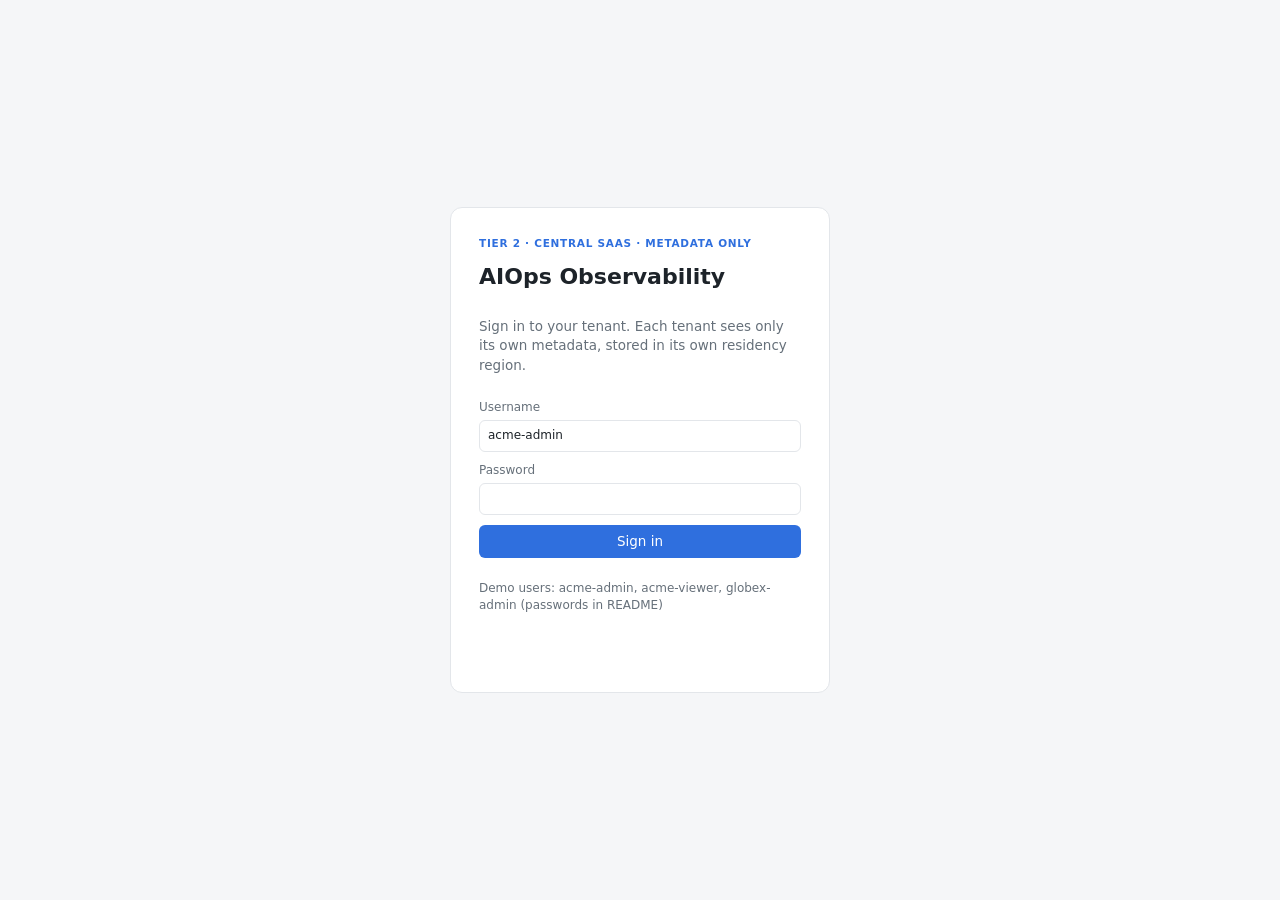
==== saas/static/index.html @ e0543d68 "Two-tier AIOps observability platform: collector, multi-tenant SaaS, simulator, tests and docs Co-Au" ====
<!doctype html>
<html lang="en">
<head>
<meta charset="utf-8">
<meta name="viewport" content="width=device-width, initial-scale=1">
<title>AIOps Observability</title>
<link rel="stylesheet" href="style.css">
</head>
<body>
<div id="login" class="login hidden">
  <form id="loginform">
    <div class="tier">TIER 2 · CENTRAL SAAS · METADATA ONLY</div>
    <h1>AIOps Observability</h1>
    <p class="mut">Sign in to your tenant. Each tenant sees only its own metadata, stored in its own residency region.</p>
    <label>Username<input id="lu" autocomplete="username" value="acme-admin"></label>
    <label>Password<input id="lp" type="password" autocomplete="current-password"></label>
    <button type="submit">Sign in</button>
    <p class="mut small">Demo users: acme-admin, acme-viewer, globex-admin (passwords in README)</p>
    <p id="lerr" class="bad"></p>
  </form>
</div>

<div id="app" class="hidden">
  <header>
    <div class="brand"><span class="tier">TIER 2 · SAAS · METADATA ONLY</span><b id="tname"></b></div>
    <div id="tstate" class="pill"></div>
    <div class="hmeta" id="hmeta"></div>
    <div class="spacer"></div>
    <label class="small">Times <select id="tzmode"><option value="utc">UTC</option><option value="src">Source TZ</option><option value="local">My local</option></select></label>
    <span id="who" class="small mut"></span>
    <button class="ghost" data-call="logout">Sign out</button>
  </header>
  <nav>
    <button data-tab="ops" class="on">Operations</button>
    <button data-tab="fleet">Fleet &amp; sources</button>
    <button data-tab="proof">Received metadata (egress proof)</button>
    <button data-tab="slo">Performance &amp; reliability</button>
    <button data-tab="settings">Thresholds &amp; audit</button>
  </nav>

  <main>
    <section class="tab" id="tab-ops">
      <div class="grid4" id="summary"></div>
      <div class="two">
        <div class="card"><h2>Incidents <span class="mut small">(correlated alerts, ranked root cause, explained recommendation)</span></h2><div id="incidents"></div></div>
        <div>
          <div class="card"><h2>Health map</h2><div id="healthmap" class="hmap"></div></div>
          <div class="card"><h2>Open alerts</h2><div id="alerts"></div></div>
          <div class="card"><h2>Health transitions <span class="mut small">(UTC)</span></h2><div id="history" class="scroll"></div></div>
        </div>
      </div>
    </section>

    <section class="tab hidden" id="tab-fleet">
      <div class="card"><h2>Collector fleet</h2><div id="collectors"></div></div>
      <div class="card"><h2>Monitored sources <span class="mut small">(pseudonymous IDs; hostnames never reach SaaS). Click one for its metrics.</span></h2><div id="sources" class="srcgrid"></div></div>
      <div class="card hidden" id="detail"><h2 id="dtitle"></h2><div id="dcharts" class="charts"></div></div>
    </section>

    <section class="tab hidden" id="tab-proof">
      <div class="card">
        <h2>Everything SaaS received for this tenant</h2>
        <p class="mut">This is the complete metadata record. Compare a payload's SHA-256 with the collector's egress proof panel: the bytes are identical. No raw log text, usernames, IPs, hostnames or secrets are present.</p>
        <div class="row"><label>Kind <select id="pkind"><option>metrics</option><option>heartbeat</option><option>all</option></select></label>
          <input id="sterm" placeholder="search for a raw value, e.g. Sup3rS3cret!"><button data-call="searchMeta">Search SaaS store</button><span id="sres" class="mono"></span></div>
        <div class="two narrow">
          <div class="scroll tall"><table><thead><tr><th>collector</th><th>seq</th><th>received UTC</th><th>sha256</th><th>bytes</th><th></th></tr></thead><tbody id="payloads"></tbody></table></div>
          <div><div id="pmeta" class="mut small">Select a payload.</div><pre id="pbody"></pre></div>
        </div>
      </div>
    </section>

    <section class="tab hidden" id="tab-slo">
      <div class="grid4" id="slo"></div>
      <div class="card"><h2>Delivery reliability per collector <span class="mut small">(measured from sequence numbers and payload IDs, not claimed)</span></h2><div id="reliab"></div></div>
      <div class="card"><h2>Noise reduction</h2><div id="noise"></div></div>
    </section>

    <section class="tab hidden" id="tab-settings">
      <div class="two">
        <div class="card"><h2>Health thresholds <span class="mut small">(Excellent below / Good below / Fair below, else Poor)</span></h2><div id="thr"></div>
          <button id="savethr" data-call="saveThr">Save thresholds</button> <span id="thrmsg" class="small"></span></div>
        <div class="card"><h2>Service dependency graph</h2><div id="deps"></div>
          <h2 style="margin-top:16px">Data residency</h2><div id="resid"></div></div>
      </div>
      <div class="card"><h2>Audit log</h2><div id="audit" class="scroll"></div></div>
    </section>
  </main>
</div>
<script src="app.js"></script>
</body>
</html>
---- saas/static/style.css ----
:root{--bg:#f5f6f8;--panel:#fff;--line:#e3e6ea;--text:#1d2329;--mut:#66707a;--acc:#2f6fde;
--ex:#1f9d63;--good:#5c9c2e;--fair:#d48a12;--poor:#d23c3c;--exbg:#e3f5ec;--goodbg:#eef6e5;--fairbg:#fdf1dc;--poorbg:#fbe5e5;--code:#f2f4f7}
@media (prefers-color-scheme:dark){:root:not([data-theme="light"]){--bg:#111418;--panel:#1a1e24;--line:#2b3139;--text:#e3e7ec;--mut:#929ca7;--acc:#6aa0ff;
--exbg:#163327;--goodbg:#223018;--fairbg:#3a2c12;--poorbg:#3d1b1b;--code:#13161a}}
*{box-sizing:border-box}body{margin:0;background:var(--bg);color:var(--text);font:13.5px/1.45 system-ui,"Segoe UI",sans-serif}
.hidden{display:none!important}.mut{color:var(--mut)}.small{font-size:12px}.bad{color:var(--poor)}.okc{color:var(--ex)}
.mono,code,pre{font-family:ui-monospace,Consolas,monospace;font-size:12px}
pre{white-space:pre-wrap;word-break:break-all;background:var(--code);border:1px solid var(--line);border-radius:6px;padding:10px;max-height:520px;overflow:auto;margin:6px 0}
button{background:var(--acc);color:#fff;border:0;border-radius:6px;padding:7px 12px;cursor:pointer;font:inherit}
button.ghost{background:transparent;color:var(--text);border:1px solid var(--line)}button.sec{background:var(--code);color:var(--text);border:1px solid var(--line)}
button.danger{background:var(--poor)}button:disabled{opacity:.45;cursor:not-allowed}
input,select{background:var(--panel);color:var(--text);border:1px solid var(--line);border-radius:6px;padding:6px 8px;font:inherit}
.login{position:fixed;inset:0;display:grid;place-items:center;background:var(--bg)}
.login form{background:var(--panel);border:1px solid var(--line);border-radius:12px;padding:28px;width:min(380px,92vw);display:flex;flex-direction:column;gap:10px}
.login label{display:flex;flex-direction:column;gap:4px;font-size:12px;color:var(--mut)}.login h1{margin:0;font-size:22px}
.tier{font-size:10.5px;letter-spacing:.07em;font-weight:700;color:var(--acc)}
header{display:flex;align-items:center;gap:14px;flex-wrap:wrap;padding:10px 18px;background:var(--panel);border-bottom:1px solid var(--line)}
.brand{display:flex;flex-direction:column}.brand b{font-size:16px}.spacer{flex:1}.hmeta{display:flex;gap:12px;flex-wrap:wrap;color:var(--mut);font-size:12px}
nav{display:flex;gap:4px;padding:8px 18px 0;background:var(--panel);border-bottom:1px solid var(--line);overflow-x:auto}
nav button{background:transparent;color:var(--mut);border-radius:6px 6px 0 0;border-bottom:2px solid transparent;white-space:nowrap}
nav button.on{color:var(--text);border-bottom-color:var(--acc);font-weight:600}
main{padding:14px 18px;max-width:1500px;margin:0 auto}
.card{background:var(--panel);border:1px solid var(--line);border-radius:10px;padding:14px;margin-bottom:12px;min-width:0}
h2{font-size:14px;margin:0 0 10px}h3{font-size:13px;margin:12px 0 6px}
.two{display:grid;grid-template-columns:minmax(0,1.5fr) minmax(0,1fr);gap:12px}.two.narrow{grid-template-columns:minmax(0,1fr) minmax(0,1fr)}
.grid4{display:grid;grid-template-columns:repeat(4,minmax(0,1fr));gap:12px;margin-bottom:12px}
.stat{background:var(--panel);border:1px solid var(--line);border-radius:10px;padding:12px}.stat .v{font-size:24px;font-weight:650}.stat .l{color:var(--mut);font-size:12px}
.pill{display:inline-block;padding:2px 10px;border-radius:99px;font-size:12px;font-weight:600}
.s-Excellent{background:var(--exbg);color:var(--ex)}.s-Good{background:var(--goodbg);color:var(--good)}.s-Fair{background:var(--fairbg);color:var(--fair)}.s-Poor{background:var(--poorbg);color:var(--poor)}
.sev{padding:1px 7px;border-radius:4px;font-size:11px;font-weight:600;text-transform:uppercase}
.sev-critical{background:var(--poorbg);color:var(--poor)}.sev-high{background:var(--fairbg);color:var(--fair)}.sev-medium{background:var(--goodbg);color:var(--good)}.sev-low,.sev-info{background:var(--code);color:var(--mut)}
table{width:100%;border-collapse:collapse;font-size:12.5px}td,th{padding:5px 6px;border-bottom:1px solid var(--line);text-align:left;vertical-align:top}th{color:var(--mut);font-weight:500}
.scroll{max-height:320px;overflow:auto}.scroll.tall{max-height:560px}tr.click{cursor:pointer}tr.sel{background:var(--code)}
.inc{border:1px solid var(--line);border-radius:8px;margin-bottom:10px}.inc-h{display:flex;gap:10px;align-items:center;padding:10px;cursor:pointer;flex-wrap:wrap}
.inc-h .t{font-weight:600;flex:1;min-width:200px}.inc-b{padding:0 12px 12px;border-top:1px solid var(--line)}
.conf{display:inline-flex;align-items:center;gap:6px}.bar{width:80px;height:6px;background:var(--code);border-radius:3px;overflow:hidden}.bar i{display:block;height:100%;background:var(--acc)}
ol.reason{margin:4px 0;padding-left:20px}ol.reason li{margin:3px 0}
.chk{list-style:none;padding:0;margin:6px 0}.chk li{padding:2px 0}.chk li::before{content:"✓ ";color:var(--ex);font-weight:700}.chk li.no::before{content:"✗ ";color:var(--poor)}
.action{background:var(--code);border-radius:8px;padding:10px;margin-top:8px}
.hmap{display:flex;flex-wrap:wrap;gap:6px}.hcell{border-radius:6px;padding:6px 8px;font-size:11.5px;min-width:120px;cursor:default}
.srcgrid{display:grid;grid-template-columns:repeat(auto-fill,minmax(250px,1fr));gap:10px}
.src{border:1px solid var(--line);border-radius:8px;padding:10px;cursor:pointer}.src:hover{border-color:var(--acc)}
.src .kv{display:grid;grid-template-columns:repeat(3,1fr);gap:2px 8px;font-size:11.5px;margin:6px 0}
canvas{width:100%;height:46px;display:block}.charts{display:grid;grid-template-columns:repeat(auto-fill,minmax(320px,1fr));gap:12px}.charts canvas{height:120px}
.row{display:flex;gap:8px;align-items:center;flex-wrap:wrap;margin-bottom:8px}
.thr{display:grid;grid-template-columns:140px repeat(3,80px);gap:6px;align-items:center;margin-bottom:6px}.thr input{width:80px}
.tag{display:inline-block;background:var(--code);border-radius:4px;padding:0 6px;margin:1px;font-size:11.5px}
@media(max-width:1000px){.two,.two.narrow{grid-template-columns:1fr}.grid4{grid-template-columns:repeat(2,1fr)}}
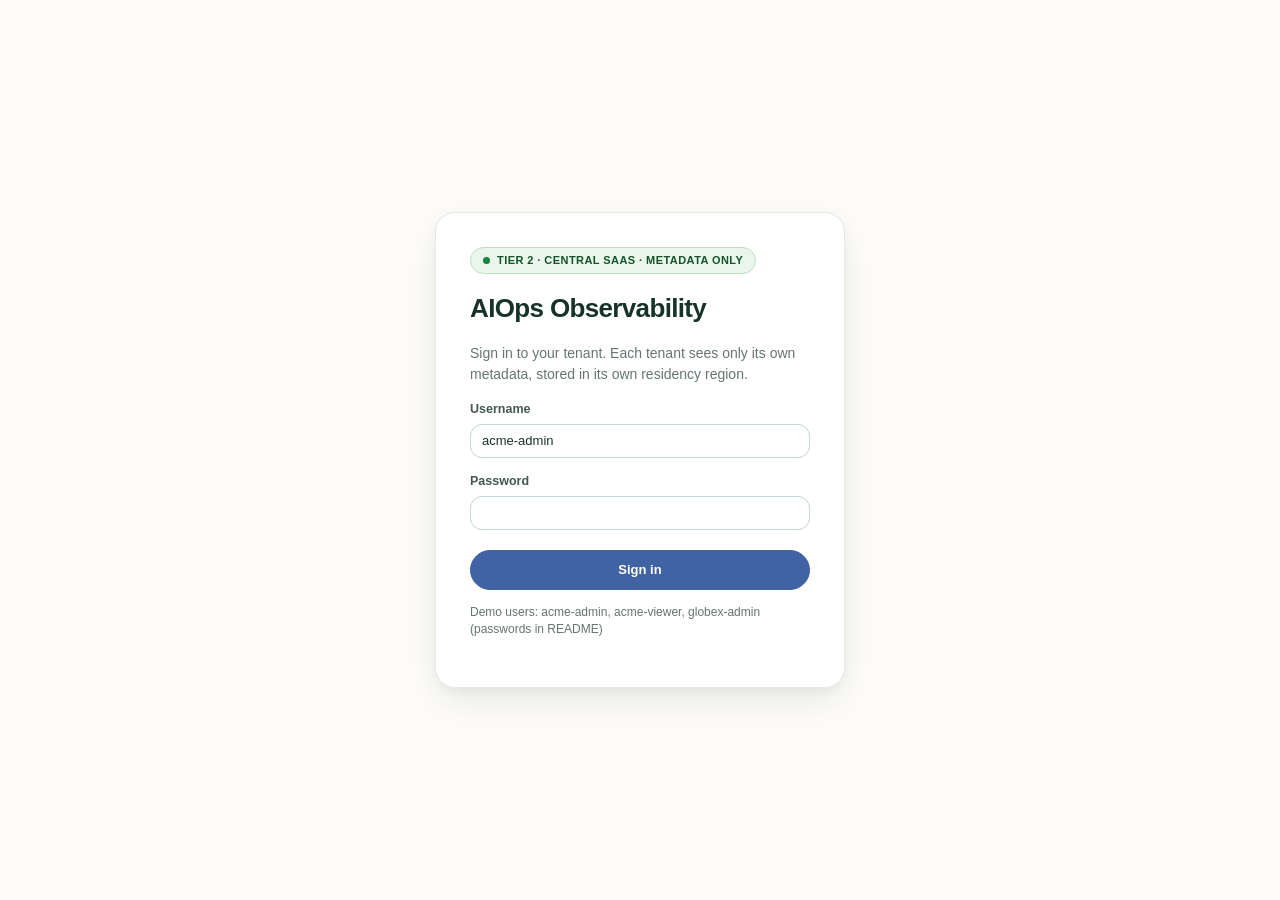
==== commit 0b7acfdf: "Refine dashboard UI with Slate Blue interactive accent and botanical color system" ====
--- a/saas/static/index.html
+++ b/saas/static/index.html
@@ -9,7 +9,7 @@
 <body>
 <div id="login" class="login hidden">
   <form id="loginform">
-    <div class="tier">TIER 2 · CENTRAL SAAS · METADATA ONLY</div>
+    <div class="tier-chip"><span class="tier-dot"></span>Tier 2 · Central SaaS · Metadata Only</div>
     <h1>AIOps Observability</h1>
     <p class="mut">Sign in to your tenant. Each tenant sees only its own metadata, stored in its own residency region.</p>
     <label>Username<input id="lu" autocomplete="username" value="acme-admin"></label>
@@ -22,11 +22,24 @@
 
 <div id="app" class="hidden">
   <header>
-    <div class="brand"><span class="tier">TIER 2 · SAAS · METADATA ONLY</span><b id="tname"></b></div>
+    <div class="brand">
+      <span class="brand-sub">TIER 2 · SAAS · METADATA ONLY</span>
+      <b id="tname"></b>
+    </div>
     <div id="tstate" class="pill"></div>
     <div class="hmeta" id="hmeta"></div>
     <div class="spacer"></div>
-    <label class="small">Times <select id="tzmode"><option value="utc">UTC</option><option value="src">Source TZ</option><option value="local">My local</option></select></label>
+    <div class="switcher" role="tablist" aria-label="Color Theme">
+      <button id="th-humming" class="active" data-call="setTheme" data-arg="humming">Emerald</button>
+      <button id="th-medcity" data-call="setTheme" data-arg="medcity">Teal</button>
+    </div>
+    <label class="hctl">Times
+      <select id="tzmode">
+        <option value="utc">UTC</option>
+        <option value="src">Source TZ</option>
+        <option value="local">My local</option>
+      </select>
+    </label>
     <span id="who" class="small mut"></span>
     <button class="ghost" data-call="logout">Sign out</button>
   </header>
@@ -42,48 +55,106 @@
     <section class="tab" id="tab-ops">
       <div class="grid4" id="summary"></div>
       <div class="two">
-        <div class="card"><h2>Incidents <span class="mut small">(correlated alerts, ranked root cause, explained recommendation)</span></h2><div id="incidents"></div></div>
+        <div class="card">
+          <h2>Incidents <span class="sub">Correlated alerts, ranked root cause, explained recommendation</span></h2>
+          <div id="incidents"></div>
+        </div>
         <div>
-          <div class="card"><h2>Health map</h2><div id="healthmap" class="hmap"></div></div>
-          <div class="card"><h2>Open alerts</h2><div id="alerts"></div></div>
-          <div class="card"><h2>Health transitions <span class="mut small">(UTC)</span></h2><div id="history" class="scroll"></div></div>
+          <div class="card">
+            <h2>Health map</h2>
+            <div id="healthmap" class="hmap"></div>
+          </div>
+          <div class="card">
+            <h2>Open alerts</h2>
+            <div id="alerts"></div>
+          </div>
+          <div class="card">
+            <h2>Health transitions <span class="sub">UTC</span></h2>
+            <div id="history" class="scroll"></div>
+          </div>
         </div>
       </div>
     </section>
 
     <section class="tab hidden" id="tab-fleet">
-      <div class="card"><h2>Collector fleet</h2><div id="collectors"></div></div>
-      <div class="card"><h2>Monitored sources <span class="mut small">(pseudonymous IDs; hostnames never reach SaaS). Click one for its metrics.</span></h2><div id="sources" class="srcgrid"></div></div>
-      <div class="card hidden" id="detail"><h2 id="dtitle"></h2><div id="dcharts" class="charts"></div></div>
+      <div class="card">
+        <h2>Collector fleet</h2>
+        <div id="collectors"></div>
+      </div>
+      <div class="card">
+        <h2>Monitored sources <span class="sub">Pseudonymous IDs; click one for its metrics</span></h2>
+        <div id="sources" class="srcgrid"></div>
+      </div>
+      <div class="card hidden" id="detail">
+        <h2 id="dtitle"></h2>
+        <div id="dcharts" class="charts"></div>
+      </div>
     </section>
 
     <section class="tab hidden" id="tab-proof">
       <div class="card">
         <h2>Everything SaaS received for this tenant</h2>
         <p class="mut">This is the complete metadata record. Compare a payload's SHA-256 with the collector's egress proof panel: the bytes are identical. No raw log text, usernames, IPs, hostnames or secrets are present.</p>
-        <div class="row"><label>Kind <select id="pkind"><option>metrics</option><option>heartbeat</option><option>all</option></select></label>
-          <input id="sterm" placeholder="search for a raw value, e.g. Sup3rS3cret!"><button data-call="searchMeta">Search SaaS store</button><span id="sres" class="mono"></span></div>
+        <div class="row">
+          <label class="hctl">Kind
+            <select id="pkind">
+              <option>metrics</option>
+              <option>heartbeat</option>
+              <option>all</option>
+            </select>
+          </label>
+          <input id="sterm" placeholder="Search for a raw value, e.g. Sup3rS3cret!">
+          <button data-call="searchMeta">Search SaaS store</button>
+          <span id="sres" class="mono"></span>
+        </div>
         <div class="two narrow">
-          <div class="scroll tall"><table><thead><tr><th>collector</th><th>seq</th><th>received UTC</th><th>sha256</th><th>bytes</th><th></th></tr></thead><tbody id="payloads"></tbody></table></div>
-          <div><div id="pmeta" class="mut small">Select a payload.</div><pre id="pbody"></pre></div>
+          <div class="scroll tall">
+            <table>
+              <thead><tr><th>Collector</th><th>Seq</th><th>Received UTC</th><th>SHA-256</th><th>Bytes</th><th></th></tr></thead>
+              <tbody id="payloads"></tbody>
+            </table>
+          </div>
+          <div>
+            <div id="pmeta" class="mut small">Select a payload.</div>
+            <pre id="pbody"></pre>
+          </div>
         </div>
       </div>
     </section>
 
     <section class="tab hidden" id="tab-slo">
       <div class="grid4" id="slo"></div>
-      <div class="card"><h2>Delivery reliability per collector <span class="mut small">(measured from sequence numbers and payload IDs, not claimed)</span></h2><div id="reliab"></div></div>
-      <div class="card"><h2>Noise reduction</h2><div id="noise"></div></div>
+      <div class="card">
+        <h2>Delivery reliability per collector <span class="sub">Measured from sequence numbers and payload IDs</span></h2>
+        <div id="reliab"></div>
+      </div>
+      <div class="card">
+        <h2>Noise reduction</h2>
+        <div id="noise"></div>
+      </div>
     </section>
 
     <section class="tab hidden" id="tab-settings">
       <div class="two">
-        <div class="card"><h2>Health thresholds <span class="mut small">(Excellent below / Good below / Fair below, else Poor)</span></h2><div id="thr"></div>
-          <button id="savethr" data-call="saveThr">Save thresholds</button> <span id="thrmsg" class="small"></span></div>
-        <div class="card"><h2>Service dependency graph</h2><div id="deps"></div>
-          <h2 style="margin-top:16px">Data residency</h2><div id="resid"></div></div>
+        <div class="card">
+          <h2>Health thresholds <span class="sub">Excellent &lt; / Good &lt; / Fair &lt;, else Poor</span></h2>
+          <div id="thr"></div>
+          <div class="row" style="margin-top:12px;margin-bottom:0">
+            <button id="savethr" data-call="saveThr">Save thresholds</button>
+            <span id="thrmsg" class="small mut"></span>
+          </div>
+        </div>
+        <div class="card">
+          <h2>Service dependency graph</h2>
+          <div id="deps"></div>
+          <h2 class="sub-heading">Data residency</h2>
+          <div id="resid"></div>
+        </div>
       </div>
-      <div class="card"><h2>Audit log</h2><div id="audit" class="scroll"></div></div>
+      <div class="card">
+        <h2>Audit log</h2>
+        <div id="audit" class="scroll"></div>
+      </div>
     </section>
   </main>
 </div>
--- a/saas/static/style.css
+++ b/saas/static/style.css
@@ -1,48 +1,931 @@
-:root{--bg:#f5f6f8;--panel:#fff;--line:#e3e6ea;--text:#1d2329;--mut:#66707a;--acc:#2f6fde;
---ex:#1f9d63;--good:#5c9c2e;--fair:#d48a12;--poor:#d23c3c;--exbg:#e3f5ec;--goodbg:#eef6e5;--fairbg:#fdf1dc;--poorbg:#fbe5e5;--code:#f2f4f7}
-@media (prefers-color-scheme:dark){:root:not([data-theme="light"]){--bg:#111418;--panel:#1a1e24;--line:#2b3139;--text:#e3e7ec;--mut:#929ca7;--acc:#6aa0ff;
---exbg:#163327;--goodbg:#223018;--fairbg:#3a2c12;--poorbg:#3d1b1b;--code:#13161a}}
-*{box-sizing:border-box}body{margin:0;background:var(--bg);color:var(--text);font:13.5px/1.45 system-ui,"Segoe UI",sans-serif}
-.hidden{display:none!important}.mut{color:var(--mut)}.small{font-size:12px}.bad{color:var(--poor)}.okc{color:var(--ex)}
-.mono,code,pre{font-family:ui-monospace,Consolas,monospace;font-size:12px}
-pre{white-space:pre-wrap;word-break:break-all;background:var(--code);border:1px solid var(--line);border-radius:6px;padding:10px;max-height:520px;overflow:auto;margin:6px 0}
-button{background:var(--acc);color:#fff;border:0;border-radius:6px;padding:7px 12px;cursor:pointer;font:inherit}
-button.ghost{background:transparent;color:var(--text);border:1px solid var(--line)}button.sec{background:var(--code);color:var(--text);border:1px solid var(--line)}
-button.danger{background:var(--poor)}button:disabled{opacity:.45;cursor:not-allowed}
-input,select{background:var(--panel);color:var(--text);border:1px solid var(--line);border-radius:6px;padding:6px 8px;font:inherit}
-.login{position:fixed;inset:0;display:grid;place-items:center;background:var(--bg)}
-.login form{background:var(--panel);border:1px solid var(--line);border-radius:12px;padding:28px;width:min(380px,92vw);display:flex;flex-direction:column;gap:10px}
-.login label{display:flex;flex-direction:column;gap:4px;font-size:12px;color:var(--mut)}.login h1{margin:0;font-size:22px}
-.tier{font-size:10.5px;letter-spacing:.07em;font-weight:700;color:var(--acc)}
-header{display:flex;align-items:center;gap:14px;flex-wrap:wrap;padding:10px 18px;background:var(--panel);border-bottom:1px solid var(--line)}
-.brand{display:flex;flex-direction:column}.brand b{font-size:16px}.spacer{flex:1}.hmeta{display:flex;gap:12px;flex-wrap:wrap;color:var(--mut);font-size:12px}
-nav{display:flex;gap:4px;padding:8px 18px 0;background:var(--panel);border-bottom:1px solid var(--line);overflow-x:auto}
-nav button{background:transparent;color:var(--mut);border-radius:6px 6px 0 0;border-bottom:2px solid transparent;white-space:nowrap}
-nav button.on{color:var(--text);border-bottom-color:var(--acc);font-weight:600}
-main{padding:14px 18px;max-width:1500px;margin:0 auto}
-.card{background:var(--panel);border:1px solid var(--line);border-radius:10px;padding:14px;margin-bottom:12px;min-width:0}
-h2{font-size:14px;margin:0 0 10px}h3{font-size:13px;margin:12px 0 6px}
-.two{display:grid;grid-template-columns:minmax(0,1.5fr) minmax(0,1fr);gap:12px}.two.narrow{grid-template-columns:minmax(0,1fr) minmax(0,1fr)}
-.grid4{display:grid;grid-template-columns:repeat(4,minmax(0,1fr));gap:12px;margin-bottom:12px}
-.stat{background:var(--panel);border:1px solid var(--line);border-radius:10px;padding:12px}.stat .v{font-size:24px;font-weight:650}.stat .l{color:var(--mut);font-size:12px}
-.pill{display:inline-block;padding:2px 10px;border-radius:99px;font-size:12px;font-weight:600}
-.s-Excellent{background:var(--exbg);color:var(--ex)}.s-Good{background:var(--goodbg);color:var(--good)}.s-Fair{background:var(--fairbg);color:var(--fair)}.s-Poor{background:var(--poorbg);color:var(--poor)}
-.sev{padding:1px 7px;border-radius:4px;font-size:11px;font-weight:600;text-transform:uppercase}
-.sev-critical{background:var(--poorbg);color:var(--poor)}.sev-high{background:var(--fairbg);color:var(--fair)}.sev-medium{background:var(--goodbg);color:var(--good)}.sev-low,.sev-info{background:var(--code);color:var(--mut)}
-table{width:100%;border-collapse:collapse;font-size:12.5px}td,th{padding:5px 6px;border-bottom:1px solid var(--line);text-align:left;vertical-align:top}th{color:var(--mut);font-weight:500}
-.scroll{max-height:320px;overflow:auto}.scroll.tall{max-height:560px}tr.click{cursor:pointer}tr.sel{background:var(--code)}
-.inc{border:1px solid var(--line);border-radius:8px;margin-bottom:10px}.inc-h{display:flex;gap:10px;align-items:center;padding:10px;cursor:pointer;flex-wrap:wrap}
-.inc-h .t{font-weight:600;flex:1;min-width:200px}.inc-b{padding:0 12px 12px;border-top:1px solid var(--line)}
-.conf{display:inline-flex;align-items:center;gap:6px}.bar{width:80px;height:6px;background:var(--code);border-radius:3px;overflow:hidden}.bar i{display:block;height:100%;background:var(--acc)}
-ol.reason{margin:4px 0;padding-left:20px}ol.reason li{margin:3px 0}
-.chk{list-style:none;padding:0;margin:6px 0}.chk li{padding:2px 0}.chk li::before{content:"✓ ";color:var(--ex);font-weight:700}.chk li.no::before{content:"✗ ";color:var(--poor)}
-.action{background:var(--code);border-radius:8px;padding:10px;margin-top:8px}
-.hmap{display:flex;flex-wrap:wrap;gap:6px}.hcell{border-radius:6px;padding:6px 8px;font-size:11.5px;min-width:120px;cursor:default}
-.srcgrid{display:grid;grid-template-columns:repeat(auto-fill,minmax(250px,1fr));gap:10px}
-.src{border:1px solid var(--line);border-radius:8px;padding:10px;cursor:pointer}.src:hover{border-color:var(--acc)}
-.src .kv{display:grid;grid-template-columns:repeat(3,1fr);gap:2px 8px;font-size:11.5px;margin:6px 0}
-canvas{width:100%;height:46px;display:block}.charts{display:grid;grid-template-columns:repeat(auto-fill,minmax(320px,1fr));gap:12px}.charts canvas{height:120px}
-.row{display:flex;gap:8px;align-items:center;flex-wrap:wrap;margin-bottom:8px}
-.thr{display:grid;grid-template-columns:140px repeat(3,80px);gap:6px;align-items:center;margin-bottom:6px}.thr input{width:80px}
-.tag{display:inline-block;background:var(--code);border-radius:4px;padding:0 6px;margin:1px;font-size:11.5px}
-@media(max-width:1000px){.two,.two.narrow{grid-template-columns:1fr}.grid4{grid-template-columns:repeat(2,1fr)}}
+/* AegisOps Centralized Design Token System
+ * Light-mode enterprise observability palette:
+ * - Warm cream canvas (#FCFBF7), crisp white cards (#FFFFFF), deep forest ink (#173329)
+ * - Slate Blue (#4263A3) exclusively for interactive controls, active tabs, links, focus, selection
+ * - Emerald Green (#16843D) exclusively for brand identity, Excellent health, and genuine success
+ * - Distinct semantic health tiers: Excellent (Emerald), Good (Teal), Fair (Amber), Poor (Red), Unknown (Grey)
+ */
+:root {
+  --font-sans: "Inter", "Segoe UI Variable Text", "Segoe UI", -apple-system, BlinkMacSystemFont, Roboto, sans-serif;
+  --font-display: "Plus Jakarta Sans", "Segoe UI Variable Display", "Segoe UI", -apple-system, BlinkMacSystemFont, sans-serif;
+  --font-mono: "Cascadia Mono", ui-monospace, SFMono-Regular, Menlo, Monaco, Consolas, monospace;
+
+  /* Primary Interactive Accent — Slate Blue */
+  --color-primary: #4263A3;
+  --color-primary-hover: #34528D;
+  --color-primary-active: #294778;
+  --color-primary-subtle: #EAF1FF;
+  --color-primary-subtle-hover: #DCE7FA;
+  --color-primary-border: #CFDCF3;
+  --color-primary-text: #294778;
+  --color-primary-secondary-text: #526477;
+
+  /* Brand & Success — Emerald Green */
+  --color-success: #16843D;
+  --color-success-dark: #14532D;
+  --color-success-bright: #22C55E;
+  --color-success-subtle: #EAF6E9;
+  --color-success-border: #BBDFC0;
+
+  /* Surfaces & Text — Warm Cream & Forest Ink */
+  --color-background: #FCFBF7;
+  --color-surface: #FFFFFF;
+  --color-surface-subtle: #F6F9F6;
+  --color-surface-muted: #EAF6E9;
+
+  --color-text-primary: #173329;
+  --color-text-secondary: #43594E;
+  --color-text-muted: #65766C;
+
+  --border-subtle: #E1EAE3;
+  --border-strong: #C5D8CA;
+
+  /* Semantic Health & Severity States (distinct from each other and from Slate Blue) */
+  --status-ex: #166534;
+  --status-ex-dot: #16843D;
+  --status-ex-bg: #EAF6E9;
+  --status-ex-border: #B7DFBC;
+
+  --status-good: #0F5F68;
+  --status-good-dot: #148791;
+  --status-good-bg: #E6F4F6;
+  --status-good-border: #B3DDE2;
+
+  --status-fair: #9A4B06;
+  --status-fair-dot: #D97706;
+  --status-fair-bg: #FFFBEB;
+  --status-fair-border: #FDE68A;
+
+  --status-poor: #B91C1C;
+  --status-poor-dot: #DC2626;
+  --status-poor-bg: #FEF2F2;
+  --status-poor-border: #FECACA;
+
+  --status-unknown: #475569;
+  --status-unknown-dot: #64748B;
+  --status-unknown-bg: #F1F5F9;
+  --status-unknown-border: #CBD5E1;
+
+  --danger-bg: #B91C1C;
+  --danger-hover: #991B1B;
+  --danger-active: #7F1D1D;
+
+  /* Elevation & Geometry (preserved) */
+  --shadow-card: 0 2px 12px -2px rgba(23, 51, 41, 0.05), 0 1px 4px -1px rgba(23, 51, 41, 0.03);
+  --shadow-raised: 0 6px 20px -4px rgba(23, 51, 41, 0.08), 0 2px 6px -2px rgba(23, 51, 41, 0.04);
+  --shadow-floating: 0 14px 32px -6px rgba(23, 51, 41, 0.11), 0 4px 12px -2px rgba(23, 51, 41, 0.05);
+
+  --radius-card: 20px;
+  --radius-inner: 14px;
+  --radius-ctl: 12px;
+  --radius-pill: 9999px;
+}
+
+/* Teal theme variant: cooler clinical canvas & teal accents, unified Slate Blue interactions */
+:root[data-theme="medcity"] {
+  --color-background: #F6F9F8;
+  --color-surface: #FFFFFF;
+  --color-surface-subtle: #EFF6F5;
+  --color-surface-muted: #E6F4F2;
+
+  --color-text-primary: #0F2B27;
+  --color-text-secondary: #2E524D;
+  --color-text-muted: #4B6E68;
+
+  --border-subtle: #D8E6E4;
+  --border-strong: #B4CECA;
+
+  /* Keep Excellent emerald green and Good distinctly cooler sky-teal */
+  --status-good: #075985;
+  --status-good-dot: #0284C7;
+  --status-good-bg: #EFF8FF;
+  --status-good-border: #BAE6FD;
+
+  --shadow-card: 0 2px 12px -2px rgba(15, 43, 39, 0.05), 0 1px 4px -1px rgba(15, 43, 39, 0.03);
+  --shadow-raised: 0 6px 20px -4px rgba(15, 43, 39, 0.08), 0 2px 6px -2px rgba(15, 43, 39, 0.04);
+}
+
+* { box-sizing: border-box; }
+
+body {
+  margin: 0;
+  background-color: var(--color-background);
+  color: var(--color-text-primary);
+  font: 14px/1.55 var(--font-sans);
+  font-variant-numeric: tabular-nums;
+  -webkit-font-smoothing: antialiased;
+  -moz-osx-font-smoothing: grayscale;
+}
+
+::selection {
+  background: var(--color-primary-subtle);
+  color: var(--color-primary-text);
+}
+
+a {
+  color: var(--color-primary);
+  text-decoration: none;
+}
+a:hover {
+  color: var(--color-primary-hover);
+  text-decoration: underline;
+}
+a:active {
+  color: var(--color-primary-active);
+}
+
+:focus-visible {
+  outline: 2px solid var(--color-primary);
+  outline-offset: 2px;
+}
+
+.hidden { display: none !important; }
+.mut { color: var(--color-text-muted); }
+.small { font-size: 12px; line-height: 1.45; }
+.bad { color: var(--status-poor); font-weight: 600; }
+.okc { color: var(--color-success); font-weight: 600; }
+.warnc { color: var(--status-fair); font-weight: 600; }
+.goodc { color: var(--status-good); font-weight: 600; }
+.unkc { color: var(--status-unknown); font-weight: 600; }
+
+.mono, code, pre {
+  font-family: var(--font-mono);
+  font-size: 12px;
+}
+
+pre {
+  white-space: pre-wrap;
+  word-break: break-all;
+  background: var(--color-surface-subtle);
+  border: 1px solid var(--border-subtle);
+  border-radius: var(--radius-inner);
+  padding: 12px 14px;
+  max-height: 520px;
+  overflow: auto;
+  margin: 8px 0 0;
+  color: var(--color-text-primary);
+}
+
+/* Buttons — Slate Blue primary interactive controls */
+button {
+  background: var(--color-primary);
+  color: #FFFFFF;
+  border: 1px solid var(--color-primary);
+  border-radius: var(--radius-ctl);
+  padding: 8px 15px;
+  cursor: pointer;
+  font: 600 13px/1.25 var(--font-sans);
+  transition: background-color 150ms ease, border-color 150ms ease, color 150ms ease, box-shadow 150ms ease;
+}
+
+button:hover:not(:disabled) {
+  background: var(--color-primary-hover);
+  border-color: var(--color-primary-hover);
+}
+
+button:active:not(:disabled) {
+  background: var(--color-primary-active);
+  border-color: var(--color-primary-active);
+}
+
+button:focus-visible {
+  outline: 2px solid var(--color-primary);
+  outline-offset: 2px;
+  box-shadow: 0 0 0 4px var(--color-primary-subtle);
+}
+
+button.ghost {
+  background: var(--color-surface);
+  color: var(--color-text-primary);
+  border: 1px solid var(--border-strong);
+}
+
+button.ghost:hover:not(:disabled) {
+  background: var(--color-primary-subtle);
+  border-color: var(--color-primary-border);
+  color: var(--color-primary-text);
+}
+
+button.ghost:active:not(:disabled) {
+  background: var(--color-primary-subtle-hover);
+  border-color: var(--color-primary);
+  color: var(--color-primary-active);
+}
+
+button.sec {
+  background: var(--color-primary-subtle);
+  color: var(--color-primary-text);
+  border: 1px solid var(--color-primary-border);
+}
+
+button.sec:hover:not(:disabled) {
+  background: var(--color-primary-subtle-hover);
+  border-color: var(--color-primary);
+}
+
+button.sec:active:not(:disabled) {
+  background: var(--color-primary-border);
+  color: var(--color-primary-active);
+}
+
+button.danger {
+  background: var(--danger-bg);
+  border-color: var(--danger-bg);
+  color: #FFFFFF;
+}
+
+button.danger:hover:not(:disabled) {
+  background: var(--danger-hover);
+  border-color: var(--danger-hover);
+}
+
+button.danger:active:not(:disabled) {
+  background: var(--danger-active);
+  border-color: var(--danger-active);
+}
+
+button:disabled {
+  opacity: 0.45;
+  cursor: not-allowed;
+}
+
+input, select {
+  background: var(--color-surface);
+  color: var(--color-text-primary);
+  border: 1px solid var(--border-strong);
+  border-radius: var(--radius-ctl);
+  padding: 7px 11px;
+  font: 13px/1.35 var(--font-sans);
+  accent-color: var(--color-primary);
+  transition: border-color 150ms ease, box-shadow 150ms ease;
+}
+
+input:hover:not(:disabled), select:hover:not(:disabled) {
+  border-color: var(--color-primary-border);
+}
+
+input:focus, select:focus {
+  outline: none;
+  border-color: var(--color-primary);
+  box-shadow: 0 0 0 3px var(--color-primary-subtle);
+}
+
+input:disabled, select:disabled {
+  background: var(--status-unknown-bg);
+  color: var(--color-text-muted);
+  cursor: not-allowed;
+}
+
+select option:checked {
+  background: var(--color-primary-subtle);
+  color: var(--color-primary-text);
+}
+
+/* Authentication screen — clean warm cream, no gradients */
+.login {
+  position: fixed;
+  inset: 0;
+  display: grid;
+  place-items: center;
+  padding: 20px;
+  background-color: var(--color-background);
+}
+
+.login form {
+  background: var(--color-surface);
+  border: 1px solid var(--border-subtle);
+  border-radius: var(--radius-card);
+  box-shadow: var(--shadow-floating);
+  padding: 34px;
+  width: min(410px, 94vw);
+  display: flex;
+  flex-direction: column;
+  gap: 14px;
+}
+
+.login h1 {
+  margin: 0;
+  font-family: var(--font-display);
+  font-size: 26px;
+  font-weight: 700;
+  letter-spacing: -0.025em;
+  color: var(--color-text-primary);
+}
+
+.login p { margin: 0; }
+
+.login label {
+  display: flex;
+  flex-direction: column;
+  gap: 5px;
+  font-size: 12.5px;
+  font-weight: 600;
+  color: var(--color-text-secondary);
+}
+
+.login button[type="submit"] {
+  margin-top: 6px;
+  padding: 11px 16px;
+  border-radius: var(--radius-pill);
+}
+
+.tier-chip {
+  display: inline-flex;
+  align-items: center;
+  gap: 7px;
+  width: fit-content;
+  padding: 4px 12px;
+  border-radius: var(--radius-pill);
+  background: var(--color-success-subtle);
+  border: 1px solid var(--color-success-border);
+  color: var(--color-success-dark);
+  font-size: 11px;
+  font-weight: 700;
+  letter-spacing: 0.04em;
+  text-transform: uppercase;
+}
+
+.tier-dot {
+  width: 7px;
+  height: 7px;
+  border-radius: 50%;
+  background: var(--color-success);
+}
+
+/* Sticky solid header (no glassmorphism) */
+header {
+  position: sticky;
+  top: 0;
+  z-index: 40;
+  display: flex;
+  align-items: center;
+  gap: 14px;
+  flex-wrap: wrap;
+  padding: 12px 24px;
+  background: var(--color-surface);
+  border-bottom: 1px solid var(--border-subtle);
+  box-shadow: 0 1px 2px rgba(23, 51, 41, 0.04);
+}
+
+.brand {
+  display: flex;
+  flex-direction: column;
+  gap: 2px;
+}
+
+.brand b {
+  font-family: var(--font-display);
+  font-size: 18px;
+  font-weight: 700;
+  letter-spacing: -0.02em;
+  color: var(--color-text-primary);
+  line-height: 1.2;
+}
+
+.brand-sub {
+  font-size: 11px;
+  font-weight: 700;
+  color: var(--color-success);
+  letter-spacing: 0.03em;
+}
+
+.spacer { flex: 1; }
+
+.hmeta {
+  display: flex;
+  gap: 14px;
+  flex-wrap: wrap;
+  color: var(--color-text-secondary);
+  font-size: 12px;
+  padding-left: 14px;
+  border-left: 1px solid var(--border-subtle);
+}
+
+.hmeta b { color: var(--color-text-primary); font-weight: 600; }
+
+.hctl {
+  display: inline-flex;
+  align-items: center;
+  gap: 6px;
+  font-size: 12px;
+  font-weight: 600;
+  color: var(--color-text-secondary);
+}
+
+/* Theme switcher pill — active control in Slate Blue */
+.switcher {
+  display: inline-flex;
+  align-items: center;
+  padding: 3px;
+  background: var(--color-surface-subtle);
+  border: 1px solid var(--border-subtle);
+  border-radius: var(--radius-pill);
+  gap: 2px;
+}
+
+.switcher button {
+  background: transparent;
+  color: var(--color-primary-secondary-text);
+  border: 0;
+  border-radius: var(--radius-pill);
+  padding: 5px 11px;
+  font-size: 11.5px;
+  font-weight: 600;
+}
+
+.switcher button:hover:not(:disabled) {
+  background: var(--color-primary-subtle);
+  color: var(--color-primary-text);
+}
+
+.switcher button.active {
+  background: var(--color-primary);
+  color: #FFFFFF;
+}
+
+.switcher button.active:hover:not(:disabled) {
+  background: var(--color-primary-hover);
+  color: #FFFFFF;
+}
+
+/* Primary navigation tabs — active tab in Slate Blue */
+nav {
+  display: flex;
+  gap: 6px;
+  padding: 12px 24px;
+  background: var(--color-background);
+  border-bottom: 1px solid var(--border-subtle);
+  overflow-x: auto;
+}
+
+nav button {
+  background: var(--color-surface);
+  color: var(--color-primary-secondary-text);
+  border: 1px solid var(--border-subtle);
+  border-radius: var(--radius-pill);
+  padding: 7px 16px;
+  font-size: 13px;
+  font-weight: 600;
+  white-space: nowrap;
+}
+
+nav button:hover:not(:disabled) {
+  background: var(--color-primary-subtle);
+  border-color: var(--color-primary-border);
+  color: var(--color-primary-text);
+}
+
+nav button.on {
+  background: var(--color-primary);
+  color: #FFFFFF;
+  border-color: var(--color-primary);
+}
+
+nav button.on:hover:not(:disabled) {
+  background: var(--color-primary-hover);
+  border-color: var(--color-primary-hover);
+  color: #FFFFFF;
+}
+
+/* Main workspace */
+main {
+  padding: 22px 24px 36px;
+  max-width: 1480px;
+  margin: 0 auto;
+}
+
+.card {
+  background: var(--color-surface);
+  border: 1px solid var(--border-subtle);
+  border-radius: var(--radius-card);
+  box-shadow: var(--shadow-card);
+  padding: 20px 22px;
+  margin-bottom: 18px;
+  min-width: 0;
+}
+
+h2 {
+  font-family: var(--font-display);
+  font-size: 16.5px;
+  font-weight: 700;
+  letter-spacing: -0.015em;
+  margin: 0 0 14px;
+  color: var(--color-text-primary);
+  display: flex;
+  align-items: baseline;
+  justify-content: space-between;
+  flex-wrap: wrap;
+  gap: 8px;
+}
+
+h2 .sub {
+  font-family: var(--font-sans);
+  font-size: 12px;
+  font-weight: 400;
+  color: var(--color-text-muted);
+}
+
+h3 {
+  font-family: var(--font-display);
+  font-size: 13.5px;
+  font-weight: 700;
+  margin: 16px 0 6px;
+  color: var(--color-text-primary);
+}
+
+.two {
+  display: grid;
+  grid-template-columns: minmax(0, 1.55fr) minmax(0, 1fr);
+  gap: 18px;
+  align-items: start;
+}
+
+.two.narrow {
+  grid-template-columns: minmax(0, 1fr) minmax(0, 1fr);
+}
+
+/* KPI stat cards */
+.grid4 {
+  display: grid;
+  grid-template-columns: repeat(4, minmax(0, 1fr));
+  gap: 16px;
+  margin-bottom: 18px;
+}
+
+.stat {
+  background: var(--color-surface);
+  border: 1px solid var(--border-subtle);
+  border-radius: var(--radius-card);
+  box-shadow: var(--shadow-card);
+  padding: 18px 20px;
+  display: flex;
+  flex-direction: column;
+  gap: 4px;
+}
+
+.stat .l {
+  color: var(--color-text-muted);
+  font-size: 12px;
+  font-weight: 600;
+}
+
+.stat .v {
+  font-family: var(--font-display);
+  font-size: 27px;
+  font-weight: 700;
+  letter-spacing: -0.025em;
+  line-height: 1.2;
+  color: var(--color-text-primary);
+  margin: 2px 0;
+}
+
+/* Semantic health pills — clear visual + textual distinction per state */
+.pill {
+  display: inline-flex;
+  align-items: center;
+  gap: 6px;
+  padding: 3px 11px;
+  border-radius: var(--radius-pill);
+  font-size: 12px;
+  font-weight: 600;
+  border: 1px solid var(--status-unknown-border);
+  background: var(--status-unknown-bg);
+  color: var(--status-unknown);
+  line-height: 1.3;
+}
+
+.pill::before {
+  content: "";
+  width: 7px;
+  height: 7px;
+  border-radius: 50%;
+  background: var(--status-unknown-dot);
+  flex-shrink: 0;
+}
+
+.s-Excellent {
+  background: var(--status-ex-bg);
+  color: var(--status-ex);
+  border-color: var(--status-ex-border);
+}
+.s-Excellent::before { background: var(--status-ex-dot); }
+
+.s-Good {
+  background: var(--status-good-bg);
+  color: var(--status-good);
+  border-color: var(--status-good-border);
+}
+.s-Good::before { background: var(--status-good-dot); }
+
+.s-Fair {
+  background: var(--status-fair-bg);
+  color: var(--status-fair);
+  border-color: var(--status-fair-border);
+}
+.s-Fair::before { background: var(--status-fair-dot); }
+
+.s-Poor {
+  background: var(--status-poor-bg);
+  color: var(--status-poor);
+  border-color: var(--status-poor-border);
+}
+.s-Poor::before { background: var(--status-poor-dot); }
+
+.s-Unknown, .s-Offline, .s-Unmeasured {
+  background: var(--status-unknown-bg);
+  color: var(--status-unknown);
+  border-color: var(--status-unknown-border);
+}
+.s-Unknown::before, .s-Offline::before, .s-Unmeasured::before { background: var(--status-unknown-dot); }
+
+/* Severity pills */
+.sev {
+  display: inline-block;
+  padding: 2px 9px;
+  border-radius: var(--radius-pill);
+  font-size: 11px;
+  font-weight: 700;
+  text-transform: uppercase;
+  letter-spacing: 0.04em;
+  border: 1px solid var(--status-unknown-border);
+  background: var(--status-unknown-bg);
+  color: var(--status-unknown);
+}
+
+.sev-critical {
+  background: var(--status-poor-bg);
+  color: var(--status-poor);
+  border-color: var(--status-poor-border);
+}
+
+.sev-high {
+  background: var(--status-fair-bg);
+  color: var(--status-fair);
+  border-color: var(--status-fair-border);
+}
+
+.sev-medium {
+  background: var(--status-good-bg);
+  color: var(--status-good);
+  border-color: var(--status-good-border);
+}
+
+.sev-low, .sev-info {
+  background: var(--color-primary-subtle);
+  color: var(--color-primary-text);
+  border-color: var(--color-primary-border);
+}
+
+/* Tables */
+table {
+  width: 100%;
+  border-collapse: collapse;
+  font-size: 13px;
+}
+
+td, th {
+  padding: 8px 9px;
+  border-bottom: 1px solid var(--border-subtle);
+  text-align: left;
+  vertical-align: top;
+}
+
+th {
+  color: var(--color-text-muted);
+  font-weight: 600;
+  font-size: 11.5px;
+  text-transform: uppercase;
+  letter-spacing: 0.04em;
+  background: var(--color-surface-subtle);
+}
+
+tbody tr:last-child td { border-bottom: 0; }
+
+.scroll { max-height: 340px; overflow: auto; }
+.scroll.tall { max-height: 560px; }
+
+tr.click { cursor: pointer; transition: background-color 140ms ease; }
+tr.click:hover { background: var(--color-primary-subtle); }
+tr.sel {
+  background: var(--color-primary-subtle);
+  box-shadow: inset 3px 0 0 var(--color-primary);
+}
+
+/* Incidents */
+.inc {
+  border: 1px solid var(--border-subtle);
+  border-radius: var(--radius-inner);
+  margin-bottom: 10px;
+  background: var(--color-surface);
+  overflow: hidden;
+  transition: border-color 150ms ease, box-shadow 150ms ease;
+}
+
+.inc:hover {
+  border-color: var(--color-primary-border);
+  box-shadow: var(--shadow-card);
+}
+
+.inc.is-open {
+  border-color: var(--color-primary);
+}
+
+.inc-h {
+  display: flex;
+  gap: 10px;
+  align-items: center;
+  padding: 12px 14px;
+  cursor: pointer;
+  flex-wrap: wrap;
+}
+
+.inc-h:hover {
+  background: var(--color-primary-subtle);
+}
+
+.inc-h .t {
+  font-weight: 600;
+  flex: 1;
+  min-width: 200px;
+  color: var(--color-text-primary);
+}
+
+.inc-b {
+  padding: 4px 16px 16px;
+  border-top: 1px solid var(--border-subtle);
+  background: var(--color-surface-subtle);
+}
+
+.inc-b p { margin: 4px 0 8px; }
+
+.conf {
+  display: inline-flex;
+  align-items: center;
+  gap: 7px;
+  color: var(--color-primary-secondary-text);
+  font-weight: 600;
+}
+
+.bar {
+  width: 78px;
+  height: 6px;
+  background: var(--color-primary-subtle);
+  border: 1px solid var(--color-primary-border);
+  border-radius: var(--radius-pill);
+  overflow: hidden;
+}
+
+.bar i {
+  display: block;
+  height: 100%;
+  background: var(--color-primary);
+  border-radius: var(--radius-pill);
+}
+
+ol.reason { margin: 6px 0; padding-left: 20px; }
+ol.reason li { margin: 4px 0; color: var(--color-text-secondary); }
+
+.chk { list-style: none; padding: 0; margin: 6px 0 10px; }
+.chk li { padding: 2px 0; }
+.chk li::before { content: "✓ "; color: var(--color-success); font-weight: 700; }
+.chk li.no::before { content: "✗ "; color: var(--status-poor); }
+
+.action {
+  background: var(--color-surface);
+  border: 1px solid var(--color-primary-border);
+  border-radius: var(--radius-inner);
+  padding: 14px 16px;
+  margin-top: 12px;
+  box-shadow: var(--shadow-card);
+}
+
+.action-item {
+  margin-top: 10px;
+  border-top: 1px solid var(--border-subtle);
+  padding-top: 10px;
+}
+
+.action-btns {
+  margin-top: 10px;
+  display: flex;
+  gap: 8px;
+  flex-wrap: wrap;
+}
+
+/* Health map — explicit text status + distinct semantic borders/backgrounds */
+.hmap {
+  display: grid;
+  grid-template-columns: repeat(auto-fill, minmax(156px, 1fr));
+  gap: 9px;
+}
+
+.hcell {
+  border-radius: var(--radius-inner);
+  padding: 10px 12px;
+  font-size: 12px;
+  border: 1px solid transparent;
+  cursor: default;
+  display: flex;
+  flex-direction: column;
+  gap: 3px;
+}
+
+.hcell-top {
+  display: flex;
+  align-items: baseline;
+  justify-content: space-between;
+  gap: 6px;
+}
+
+.hcell-state {
+  font-size: 10.5px;
+  font-weight: 700;
+  text-transform: uppercase;
+  letter-spacing: 0.04em;
+  flex-shrink: 0;
+}
+
+/* Fleet source cards — Slate Blue interactive hover & focus */
+.srcgrid {
+  display: grid;
+  grid-template-columns: repeat(auto-fill, minmax(268px, 1fr));
+  gap: 14px;
+}
+
+.src {
+  border: 1px solid var(--border-subtle);
+  border-radius: var(--radius-inner);
+  padding: 14px 16px;
+  cursor: pointer;
+  background: var(--color-surface);
+  box-shadow: var(--shadow-card);
+  transition: border-color 150ms ease, box-shadow 150ms ease, background-color 150ms ease;
+}
+
+.src:hover {
+  border-color: var(--color-primary);
+  box-shadow: var(--shadow-raised);
+}
+
+.src.is-selected {
+  border-color: var(--color-primary);
+  box-shadow: 0 0 0 2px var(--color-primary-subtle);
+}
+
+.src-head {
+  display: flex;
+  justify-content: space-between;
+  align-items: center;
+  gap: 8px;
+}
+
+.src .kv {
+  display: grid;
+  grid-template-columns: repeat(3, 1fr);
+  gap: 4px 8px;
+  font-size: 12px;
+  margin: 10px 0;
+  padding: 8px 10px;
+  border-radius: 10px;
+  background: var(--color-surface-subtle);
+  border: 1px solid var(--border-subtle);
+  color: var(--color-text-secondary);
+}
+
+canvas { width: 100%; height: 50px; display: block; }
+.charts { display: grid; grid-template-columns: repeat(auto-fill, minmax(330px, 1fr)); gap: 16px; }
+.charts canvas { height: 124px; margin-top: 6px; border-radius: 10px; background: var(--color-surface-subtle); border: 1px solid var(--border-subtle); }
+
+.row { display: flex; gap: 8px; align-items: center; flex-wrap: wrap; margin-bottom: 12px; }
+.thr { display: grid; grid-template-columns: 150px repeat(3, 84px); gap: 8px; align-items: center; margin-bottom: 8px; }
+.thr input { width: 84px; }
+
+.tag {
+  display: inline-block;
+  background: var(--color-primary-subtle);
+  border: 1px solid var(--color-primary-border);
+  color: var(--color-primary-text);
+  border-radius: var(--radius-pill);
+  padding: 2px 9px;
+  margin: 2px 3px 2px 0;
+  font-size: 11.5px;
+  font-weight: 600;
+}
+
+.dep-row {
+  padding: 6px 0;
+  border-bottom: 1px solid var(--border-subtle);
+}
+.dep-row:last-child { border-bottom: 0; }
+.sub-heading { margin-top: 20px; }
+
+@media (max-width: 1040px) {
+  .two, .two.narrow { grid-template-columns: 1fr; }
+  .grid4 { grid-template-columns: repeat(2, 1fr); }
+}
+
+@media (max-width: 640px) {
+  main { padding: 14px; }
+  header, nav { padding-left: 14px; padding-right: 14px; }
+  .grid4 { grid-template-columns: 1fr; }
+}
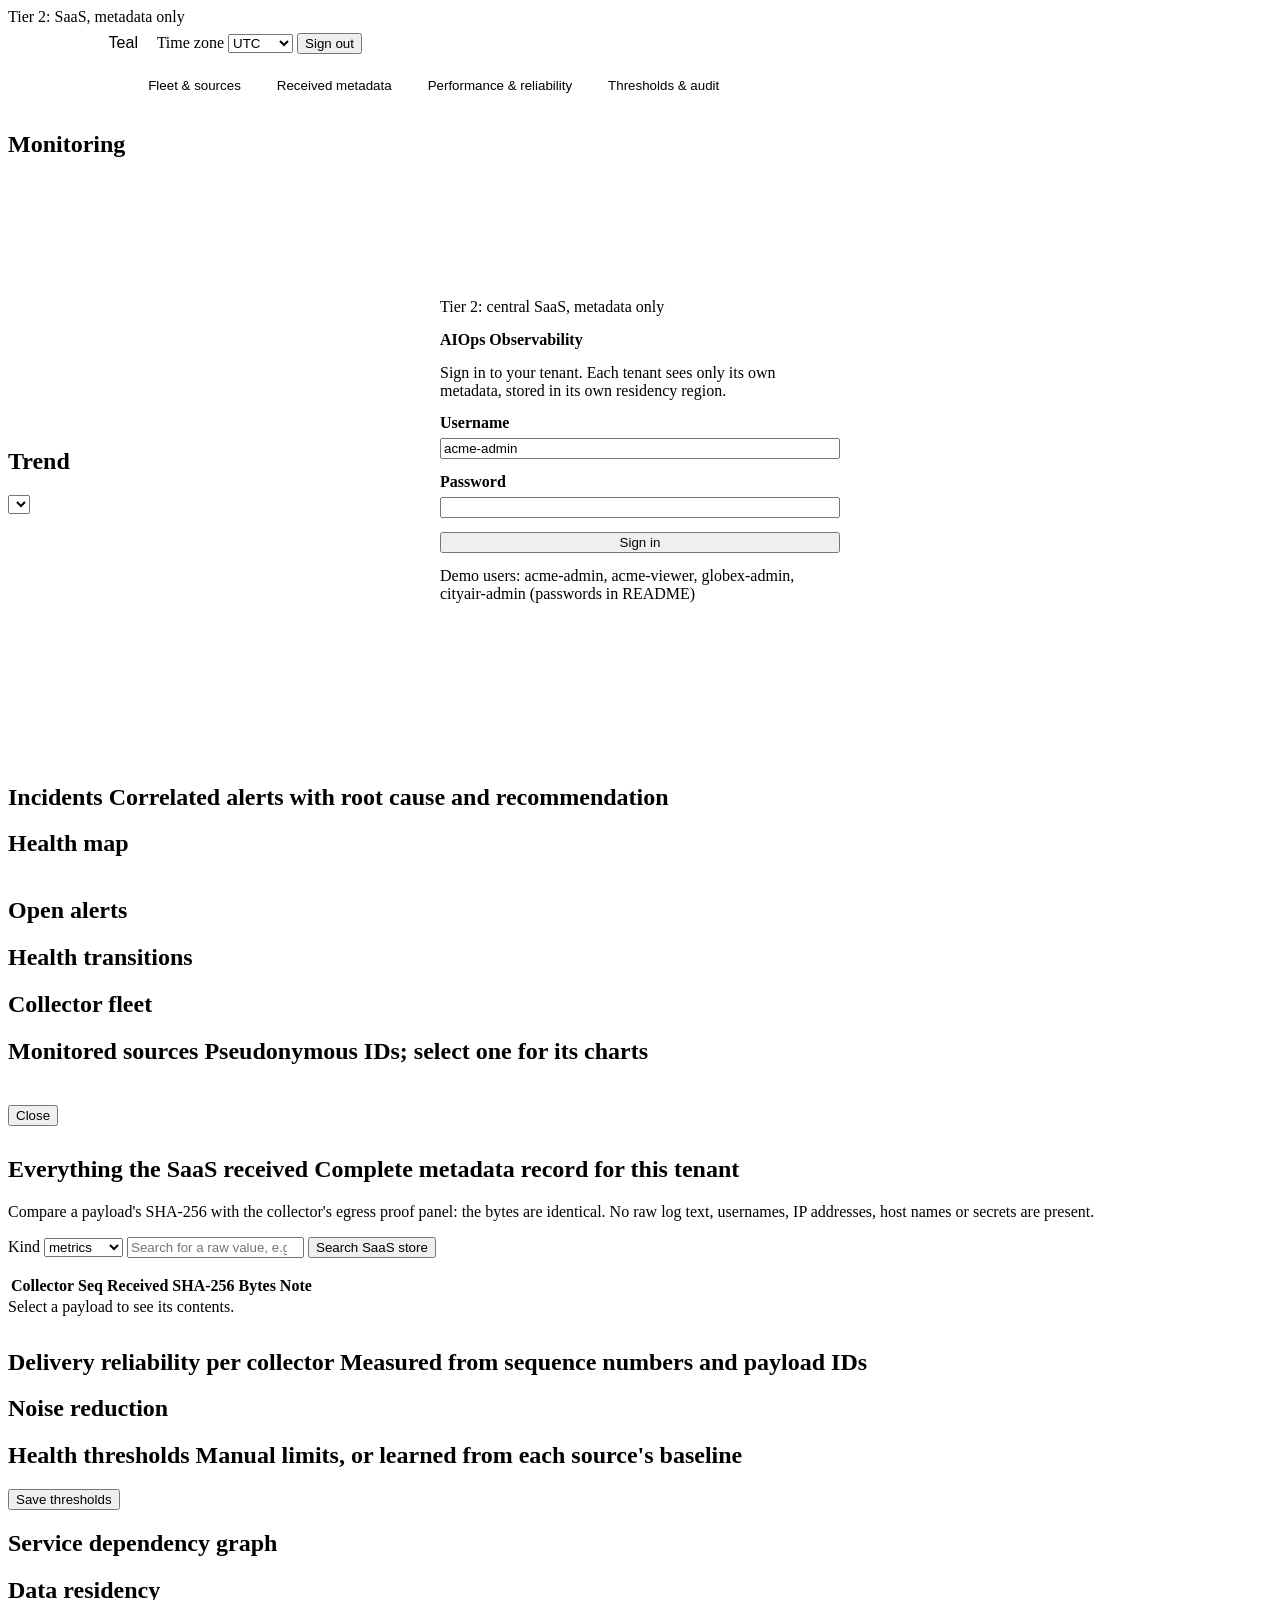
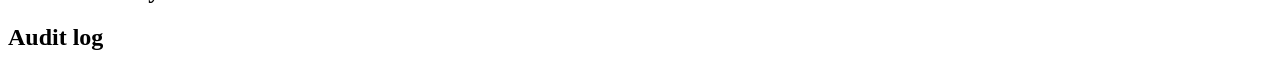
==== commit 8e435a97: "One design system for both tiers; consistent, responsive frontend Reviewed every page (login, Operat" ====
--- a/saas/static/index.html
+++ b/saas/static/index.html
@@ -4,49 +4,50 @@
 <meta charset="utf-8">
 <meta name="viewport" content="width=device-width, initial-scale=1">
 <title>AIOps Observability</title>
+<link rel="stylesheet" href="/base.css">
 <link rel="stylesheet" href="style.css">
 </head>
 <body>
 <div id="login" class="login hidden">
   <form id="loginform">
-    <div class="tier-chip"><span class="tier-dot"></span>Tier 2 · Central SaaS · Metadata Only</div>
+    <p class="small mut">Tier 2: central SaaS, metadata only</p>
     <h1>AIOps Observability</h1>
     <p class="mut">Sign in to your tenant. Each tenant sees only its own metadata, stored in its own residency region.</p>
     <label>Username<input id="lu" autocomplete="username" value="acme-admin"></label>
     <label>Password<input id="lp" type="password" autocomplete="current-password"></label>
     <button type="submit">Sign in</button>
-    <p class="mut small">Demo users: acme-admin, acme-viewer, globex-admin (passwords in README)</p>
-    <p id="lerr" class="bad"></p>
+    <p id="lerr" class="bad small" role="alert"></p>
+    <p class="small mut">Demo users: acme-admin, acme-viewer, globex-admin, cityair-admin (passwords in README)</p>
   </form>
 </div>
 
 <div id="app" class="hidden">
   <header>
     <div class="brand">
-      <span class="brand-sub">TIER 2 · SAAS · METADATA ONLY</span>
-      <b id="tname"></b>
+      <span class="brand-sub">Tier 2: SaaS, metadata only</span>
+      <span id="tname" class="brand-name"></span>
     </div>
-    <div id="tstate" class="pill"></div>
+    <span id="tstate" class="pill"></span>
     <div class="hmeta" id="hmeta"></div>
     <div class="spacer"></div>
-    <div class="switcher" role="tablist" aria-label="Color Theme">
-      <button id="th-humming" class="active" data-call="setTheme" data-arg="humming">Emerald</button>
-      <button id="th-medcity" data-call="setTheme" data-arg="medcity">Teal</button>
+    <div class="switcher" role="group" aria-label="Colour theme">
+      <button id="th-humming" class="active" data-call="setTheme" data-arg="humming" aria-pressed="true">Emerald</button>
+      <button id="th-medcity" data-call="setTheme" data-arg="medcity" aria-pressed="false">Teal</button>
     </div>
-    <label class="hctl">Times
+    <label class="hctl">Time zone
       <select id="tzmode">
         <option value="utc">UTC</option>
-        <option value="src">Source TZ</option>
-        <option value="local">My local</option>
+        <option value="src">Source</option>
+        <option value="local">Local</option>
       </select>
     </label>
     <span id="who" class="small mut"></span>
     <button class="ghost" data-call="logout">Sign out</button>
   </header>
-  <nav>
+  <nav aria-label="Sections">
     <button data-tab="ops" class="on">Operations</button>
     <button data-tab="fleet">Fleet &amp; sources</button>
-    <button data-tab="proof">Received metadata (egress proof)</button>
+    <button data-tab="proof">Received metadata</button>
     <button data-tab="slo">Performance &amp; reliability</button>
     <button data-tab="settings">Thresholds &amp; audit</button>
   </nav>
@@ -54,22 +55,37 @@
   <main>
     <section class="tab" id="tab-ops">
       <div class="grid4" id="summary"></div>
+      <div class="two" id="monitoring">
+        <div class="card">
+          <div class="card-head"><h2 id="mon-a-title">Monitoring</h2></div>
+          <canvas id="mon-a" class="chart-lg"></canvas>
+          <div id="mon-a-legend" class="legend small"></div>
+        </div>
+        <div class="card">
+          <div class="card-head">
+            <h2 id="mon-b-title">Trend</h2>
+            <select id="mon-metric" aria-label="Metric shown in the charts"></select>
+          </div>
+          <canvas id="mon-b" class="chart-lg"></canvas>
+          <div id="mon-b-legend" class="legend small"></div>
+        </div>
+      </div>
       <div class="two">
         <div class="card">
-          <h2>Incidents <span class="sub">Correlated alerts, ranked root cause, explained recommendation</span></h2>
+          <h2>Incidents <span class="sub">Correlated alerts with root cause and recommendation</span></h2>
           <div id="incidents"></div>
         </div>
-        <div>
+        <div class="stack">
           <div class="card">
             <h2>Health map</h2>
             <div id="healthmap" class="hmap"></div>
           </div>
           <div class="card">
             <h2>Open alerts</h2>
-            <div id="alerts"></div>
+            <div id="alerts" class="table-wrap"></div>
           </div>
           <div class="card">
-            <h2>Health transitions <span class="sub">UTC</span></h2>
+            <h2>Health transitions</h2>
             <div id="history" class="scroll"></div>
           </div>
         </div>
@@ -79,43 +95,47 @@
     <section class="tab hidden" id="tab-fleet">
       <div class="card">
         <h2>Collector fleet</h2>
-        <div id="collectors"></div>
+        <div id="collectors" class="table-wrap"></div>
       </div>
       <div class="card">
-        <h2>Monitored sources <span class="sub">Pseudonymous IDs; click one for its metrics</span></h2>
+        <h2>Monitored sources <span class="sub">Pseudonymous IDs; select one for its charts</span></h2>
         <div id="sources" class="srcgrid"></div>
       </div>
       <div class="card hidden" id="detail">
-        <h2 id="dtitle"></h2>
+        <div class="card-head">
+          <h2 id="dtitle"></h2>
+          <button class="ghost" data-call="closeDetail">Close</button>
+        </div>
+        <div id="dstatus" class="detail-status"></div>
         <div id="dcharts" class="charts"></div>
       </div>
     </section>
 
     <section class="tab hidden" id="tab-proof">
       <div class="card">
-        <h2>Everything SaaS received for this tenant</h2>
-        <p class="mut">This is the complete metadata record. Compare a payload's SHA-256 with the collector's egress proof panel: the bytes are identical. No raw log text, usernames, IPs, hostnames or secrets are present.</p>
-        <div class="row">
-          <label class="hctl">Kind
+        <h2>Everything the SaaS received <span class="sub">Complete metadata record for this tenant</span></h2>
+        <p class="mut">Compare a payload's SHA-256 with the collector's egress proof panel: the bytes are identical. No raw log text, usernames, IP addresses, host names or secrets are present.</p>
+        <form id="searchform" class="row">
+          <label class="field">Kind
             <select id="pkind">
               <option>metrics</option>
               <option>heartbeat</option>
               <option>all</option>
             </select>
           </label>
-          <input id="sterm" placeholder="Search for a raw value, e.g. Sup3rS3cret!">
-          <button data-call="searchMeta">Search SaaS store</button>
-          <span id="sres" class="mono"></span>
-        </div>
-        <div class="two narrow">
-          <div class="scroll tall">
+          <input id="sterm" type="search" placeholder="Search for a raw value, e.g. Sup3rS3cret!" aria-label="Search the SaaS store for a raw value">
+          <button type="submit">Search SaaS store</button>
+        </form>
+        <p id="sres" class="small note"></p>
+        <div class="two even">
+          <div class="scroll tall table-wrap">
             <table>
-              <thead><tr><th>Collector</th><th>Seq</th><th>Received UTC</th><th>SHA-256</th><th>Bytes</th><th></th></tr></thead>
+              <thead><tr><th>Collector</th><th class="num">Seq</th><th>Received</th><th>SHA-256</th><th class="num">Bytes</th><th>Note</th></tr></thead>
               <tbody id="payloads"></tbody>
             </table>
           </div>
           <div>
-            <div id="pmeta" class="mut small">Select a payload.</div>
+            <div id="pmeta" class="mut small">Select a payload to see its contents.</div>
             <pre id="pbody"></pre>
           </div>
         </div>
@@ -137,23 +157,27 @@
     <section class="tab hidden" id="tab-settings">
       <div class="two">
         <div class="card">
-          <h2>Health thresholds <span class="sub">Excellent &lt; / Good &lt; / Fair &lt;, else Poor</span></h2>
+          <h2>Health thresholds <span class="sub">Manual limits, or learned from each source's baseline</span></h2>
           <div id="thr"></div>
-          <div class="row" style="margin-top:12px;margin-bottom:0">
+          <div class="row actions">
             <button id="savethr" data-call="saveThr">Save thresholds</button>
             <span id="thrmsg" class="small mut"></span>
           </div>
         </div>
-        <div class="card">
-          <h2>Service dependency graph</h2>
-          <div id="deps"></div>
-          <h2 class="sub-heading">Data residency</h2>
-          <div id="resid"></div>
+        <div class="stack">
+          <div class="card">
+            <h2>Service dependency graph</h2>
+            <div id="deps"></div>
+          </div>
+          <div class="card">
+            <h2>Data residency</h2>
+            <div id="resid"></div>
+          </div>
         </div>
       </div>
       <div class="card">
         <h2>Audit log</h2>
-        <div id="audit" class="scroll"></div>
+        <div id="audit" class="scroll table-wrap"></div>
       </div>
     </section>
   </main>
--- a/saas/static/style.css
+++ b/saas/static/style.css
@@ -1,931 +1,194 @@
-/* AegisOps Centralized Design Token System
- * Light-mode enterprise observability palette:
- * - Warm cream canvas (#FCFBF7), crisp white cards (#FFFFFF), deep forest ink (#173329)
- * - Slate Blue (#4263A3) exclusively for interactive controls, active tabs, links, focus, selection
- * - Emerald Green (#16843D) exclusively for brand identity, Excellent health, and genuine success
- * - Distinct semantic health tiers: Excellent (Emerald), Good (Teal), Fair (Amber), Poor (Red), Unknown (Grey)
- */
-:root {
-  --font-sans: "Inter", "Segoe UI Variable Text", "Segoe UI", -apple-system, BlinkMacSystemFont, Roboto, sans-serif;
-  --font-display: "Plus Jakarta Sans", "Segoe UI Variable Display", "Segoe UI", -apple-system, BlinkMacSystemFont, sans-serif;
-  --font-mono: "Cascadia Mono", ui-monospace, SFMono-Regular, Menlo, Monaco, Consolas, monospace;
+/* SaaS dashboard: page layout only. Tokens, typography, buttons, inputs, cards, chips and tables come
+ * from /base.css (common/ui/base.css), shared with the collector console. */
 
-  /* Primary Interactive Accent — Slate Blue */
-  --color-primary: #4263A3;
-  --color-primary-hover: #34528D;
-  --color-primary-active: #294778;
-  --color-primary-subtle: #EAF1FF;
-  --color-primary-subtle-hover: #DCE7FA;
-  --color-primary-border: #CFDCF3;
-  --color-primary-text: #294778;
-  --color-primary-secondary-text: #526477;
-
-  /* Brand & Success — Emerald Green */
-  --color-success: #16843D;
-  --color-success-dark: #14532D;
-  --color-success-bright: #22C55E;
-  --color-success-subtle: #EAF6E9;
-  --color-success-border: #BBDFC0;
-
-  /* Surfaces & Text — Warm Cream & Forest Ink */
-  --color-background: #FCFBF7;
-  --color-surface: #FFFFFF;
-  --color-surface-subtle: #F6F9F6;
-  --color-surface-muted: #EAF6E9;
-
-  --color-text-primary: #173329;
-  --color-text-secondary: #43594E;
-  --color-text-muted: #65766C;
-
-  --border-subtle: #E1EAE3;
-  --border-strong: #C5D8CA;
-
-  /* Semantic Health & Severity States (distinct from each other and from Slate Blue) */
-  --status-ex: #166534;
-  --status-ex-dot: #16843D;
-  --status-ex-bg: #EAF6E9;
-  --status-ex-border: #B7DFBC;
-
-  --status-good: #0F5F68;
-  --status-good-dot: #148791;
-  --status-good-bg: #E6F4F6;
-  --status-good-border: #B3DDE2;
-
-  --status-fair: #9A4B06;
-  --status-fair-dot: #D97706;
-  --status-fair-bg: #FFFBEB;
-  --status-fair-border: #FDE68A;
-
-  --status-poor: #B91C1C;
-  --status-poor-dot: #DC2626;
-  --status-poor-bg: #FEF2F2;
-  --status-poor-border: #FECACA;
-
-  --status-unknown: #475569;
-  --status-unknown-dot: #64748B;
-  --status-unknown-bg: #F1F5F9;
-  --status-unknown-border: #CBD5E1;
-
-  --danger-bg: #B91C1C;
-  --danger-hover: #991B1B;
-  --danger-active: #7F1D1D;
-
-  /* Elevation & Geometry (preserved) */
-  --shadow-card: 0 2px 12px -2px rgba(23, 51, 41, 0.05), 0 1px 4px -1px rgba(23, 51, 41, 0.03);
-  --shadow-raised: 0 6px 20px -4px rgba(23, 51, 41, 0.08), 0 2px 6px -2px rgba(23, 51, 41, 0.04);
-  --shadow-floating: 0 14px 32px -6px rgba(23, 51, 41, 0.11), 0 4px 12px -2px rgba(23, 51, 41, 0.05);
-
-  --radius-card: 20px;
-  --radius-inner: 14px;
-  --radius-ctl: 12px;
-  --radius-pill: 9999px;
-}
-
-/* Teal theme variant: cooler clinical canvas & teal accents, unified Slate Blue interactions */
-:root[data-theme="medcity"] {
-  --color-background: #F6F9F8;
-  --color-surface: #FFFFFF;
-  --color-surface-subtle: #EFF6F5;
-  --color-surface-muted: #E6F4F2;
-
-  --color-text-primary: #0F2B27;
-  --color-text-secondary: #2E524D;
-  --color-text-muted: #4B6E68;
-
-  --border-subtle: #D8E6E4;
-  --border-strong: #B4CECA;
-
-  /* Keep Excellent emerald green and Good distinctly cooler sky-teal */
-  --status-good: #075985;
-  --status-good-dot: #0284C7;
-  --status-good-bg: #EFF8FF;
-  --status-good-border: #BAE6FD;
-
-  --shadow-card: 0 2px 12px -2px rgba(15, 43, 39, 0.05), 0 1px 4px -1px rgba(15, 43, 39, 0.03);
-  --shadow-raised: 0 6px 20px -4px rgba(15, 43, 39, 0.08), 0 2px 6px -2px rgba(15, 43, 39, 0.04);
-}
-
-* { box-sizing: border-box; }
-
-body {
-  margin: 0;
-  background-color: var(--color-background);
-  color: var(--color-text-primary);
-  font: 14px/1.55 var(--font-sans);
-  font-variant-numeric: tabular-nums;
-  -webkit-font-smoothing: antialiased;
-  -moz-osx-font-smoothing: grayscale;
-}
-
-::selection {
-  background: var(--color-primary-subtle);
-  color: var(--color-primary-text);
-}
-
-a {
-  color: var(--color-primary);
-  text-decoration: none;
-}
-a:hover {
-  color: var(--color-primary-hover);
-  text-decoration: underline;
-}
-a:active {
-  color: var(--color-primary-active);
-}
-
-:focus-visible {
-  outline: 2px solid var(--color-primary);
-  outline-offset: 2px;
-}
-
-.hidden { display: none !important; }
-.mut { color: var(--color-text-muted); }
-.small { font-size: 12px; line-height: 1.45; }
-.bad { color: var(--status-poor); font-weight: 600; }
-.okc { color: var(--color-success); font-weight: 600; }
-.warnc { color: var(--status-fair); font-weight: 600; }
-.goodc { color: var(--status-good); font-weight: 600; }
-.unkc { color: var(--status-unknown); font-weight: 600; }
-
-.mono, code, pre {
-  font-family: var(--font-mono);
-  font-size: 12px;
-}
-
-pre {
-  white-space: pre-wrap;
-  word-break: break-all;
-  background: var(--color-surface-subtle);
-  border: 1px solid var(--border-subtle);
-  border-radius: var(--radius-inner);
-  padding: 12px 14px;
-  max-height: 520px;
-  overflow: auto;
-  margin: 8px 0 0;
-  color: var(--color-text-primary);
-}
-
-/* Buttons — Slate Blue primary interactive controls */
-button {
-  background: var(--color-primary);
-  color: #FFFFFF;
-  border: 1px solid var(--color-primary);
-  border-radius: var(--radius-ctl);
-  padding: 8px 15px;
-  cursor: pointer;
-  font: 600 13px/1.25 var(--font-sans);
-  transition: background-color 150ms ease, border-color 150ms ease, color 150ms ease, box-shadow 150ms ease;
-}
-
-button:hover:not(:disabled) {
-  background: var(--color-primary-hover);
-  border-color: var(--color-primary-hover);
-}
-
-button:active:not(:disabled) {
-  background: var(--color-primary-active);
-  border-color: var(--color-primary-active);
-}
-
-button:focus-visible {
-  outline: 2px solid var(--color-primary);
-  outline-offset: 2px;
-  box-shadow: 0 0 0 4px var(--color-primary-subtle);
-}
-
-button.ghost {
-  background: var(--color-surface);
-  color: var(--color-text-primary);
-  border: 1px solid var(--border-strong);
-}
-
-button.ghost:hover:not(:disabled) {
-  background: var(--color-primary-subtle);
-  border-color: var(--color-primary-border);
-  color: var(--color-primary-text);
-}
-
-button.ghost:active:not(:disabled) {
-  background: var(--color-primary-subtle-hover);
-  border-color: var(--color-primary);
-  color: var(--color-primary-active);
-}
-
-button.sec {
-  background: var(--color-primary-subtle);
-  color: var(--color-primary-text);
-  border: 1px solid var(--color-primary-border);
-}
-
-button.sec:hover:not(:disabled) {
-  background: var(--color-primary-subtle-hover);
-  border-color: var(--color-primary);
-}
-
-button.sec:active:not(:disabled) {
-  background: var(--color-primary-border);
-  color: var(--color-primary-active);
-}
-
-button.danger {
-  background: var(--danger-bg);
-  border-color: var(--danger-bg);
-  color: #FFFFFF;
-}
-
-button.danger:hover:not(:disabled) {
-  background: var(--danger-hover);
-  border-color: var(--danger-hover);
-}
-
-button.danger:active:not(:disabled) {
-  background: var(--danger-active);
-  border-color: var(--danger-active);
-}
-
-button:disabled {
-  opacity: 0.45;
-  cursor: not-allowed;
-}
-
-input, select {
-  background: var(--color-surface);
-  color: var(--color-text-primary);
-  border: 1px solid var(--border-strong);
-  border-radius: var(--radius-ctl);
-  padding: 7px 11px;
-  font: 13px/1.35 var(--font-sans);
-  accent-color: var(--color-primary);
-  transition: border-color 150ms ease, box-shadow 150ms ease;
-}
-
-input:hover:not(:disabled), select:hover:not(:disabled) {
-  border-color: var(--color-primary-border);
-}
-
-input:focus, select:focus {
-  outline: none;
-  border-color: var(--color-primary);
-  box-shadow: 0 0 0 3px var(--color-primary-subtle);
-}
-
-input:disabled, select:disabled {
-  background: var(--status-unknown-bg);
-  color: var(--color-text-muted);
-  cursor: not-allowed;
-}
-
-select option:checked {
-  background: var(--color-primary-subtle);
-  color: var(--color-primary-text);
-}
-
-/* Authentication screen — clean warm cream, no gradients */
+/* ------------------------------------------------------------------ sign-in */
 .login {
   position: fixed;
   inset: 0;
   display: grid;
   place-items: center;
-  padding: 20px;
+  padding: 16px;
+  overflow-y: auto;
   background-color: var(--color-background);
 }
-
 .login form {
   background: var(--color-surface);
   border: 1px solid var(--border-subtle);
   border-radius: var(--radius-card);
   box-shadow: var(--shadow-floating);
-  padding: 34px;
-  width: min(410px, 94vw);
+  padding: 28px;
+  width: min(400px, 100%);
   display: flex;
   flex-direction: column;
   gap: 14px;
 }
+.login h1 { margin: 0; font-size: var(--fs-xl); font-weight: 600; line-height: 1.25; }
+.login p { margin: 0; }
+.login label { display: flex; flex-direction: column; gap: 6px; font-size: var(--fs-sm); font-weight: 600; color: var(--color-text-secondary); }
+.login #lerr:empty { display: none; }
 
-.login h1 {
-  margin: 0;
-  font-family: var(--font-display);
-  font-size: 26px;
-  font-weight: 700;
-  letter-spacing: -0.025em;
-  color: var(--color-text-primary);
-}
-
-.login p { margin: 0; }
-
-.login label {
-  display: flex;
-  flex-direction: column;
-  gap: 5px;
-  font-size: 12.5px;
-  font-weight: 600;
-  color: var(--color-text-secondary);
-}
-
-.login button[type="submit"] {
-  margin-top: 6px;
-  padding: 11px 16px;
-  border-radius: var(--radius-pill);
-}
-
-.tier-chip {
-  display: inline-flex;
-  align-items: center;
-  gap: 7px;
-  width: fit-content;
-  padding: 4px 12px;
-  border-radius: var(--radius-pill);
-  background: var(--color-success-subtle);
-  border: 1px solid var(--color-success-border);
-  color: var(--color-success-dark);
-  font-size: 11px;
-  font-weight: 700;
-  letter-spacing: 0.04em;
-  text-transform: uppercase;
-}
-
-.tier-dot {
-  width: 7px;
-  height: 7px;
-  border-radius: 50%;
-  background: var(--color-success);
-}
-
-/* Sticky solid header (no glassmorphism) */
-header {
-  position: sticky;
-  top: 0;
-  z-index: 40;
-  display: flex;
-  align-items: center;
-  gap: 14px;
-  flex-wrap: wrap;
-  padding: 12px 24px;
-  background: var(--color-surface);
-  border-bottom: 1px solid var(--border-subtle);
-  box-shadow: 0 1px 2px rgba(23, 51, 41, 0.04);
-}
-
-.brand {
-  display: flex;
-  flex-direction: column;
-  gap: 2px;
-}
-
-.brand b {
-  font-family: var(--font-display);
-  font-size: 18px;
-  font-weight: 700;
-  letter-spacing: -0.02em;
-  color: var(--color-text-primary);
-  line-height: 1.2;
-}
-
-.brand-sub {
-  font-size: 11px;
-  font-weight: 700;
-  color: var(--color-success);
-  letter-spacing: 0.03em;
-}
-
-.spacer { flex: 1; }
-
-.hmeta {
-  display: flex;
-  gap: 14px;
-  flex-wrap: wrap;
-  color: var(--color-text-secondary);
-  font-size: 12px;
-  padding-left: 14px;
-  border-left: 1px solid var(--border-subtle);
-}
-
-.hmeta b { color: var(--color-text-primary); font-weight: 600; }
-
-.hctl {
-  display: inline-flex;
-  align-items: center;
-  gap: 6px;
-  font-size: 12px;
-  font-weight: 600;
-  color: var(--color-text-secondary);
-}
-
-/* Theme switcher pill — active control in Slate Blue */
+/* ------------------------------------------------------------------ header controls and tabs */
 .switcher {
   display: inline-flex;
   align-items: center;
   padding: 3px;
+  gap: 2px;
   background: var(--color-surface-subtle);
   border: 1px solid var(--border-subtle);
-  border-radius: var(--radius-pill);
-  gap: 2px;
+  border-radius: var(--radius-ctl);
 }
-
 .switcher button {
   background: transparent;
   color: var(--color-primary-secondary-text);
   border: 0;
-  border-radius: var(--radius-pill);
-  padding: 5px 11px;
-  font-size: 11.5px;
-  font-weight: 600;
+  border-radius: 6px;
+  padding: 5px 12px;
+  min-height: 0;
+  font-size: var(--fs-sm);
 }
+.switcher button:hover:not(:disabled) { background: var(--color-primary-subtle); color: var(--color-primary-text); }
+.switcher button.active, .switcher button.active:hover:not(:disabled) { background: var(--color-primary); color: #FFFFFF; }
 
-.switcher button:hover:not(:disabled) {
-  background: var(--color-primary-subtle);
-  color: var(--color-primary-text);
-}
-
-.switcher button.active {
-  background: var(--color-primary);
-  color: #FFFFFF;
-}
-
-.switcher button.active:hover:not(:disabled) {
-  background: var(--color-primary-hover);
-  color: #FFFFFF;
-}
-
-/* Primary navigation tabs — active tab in Slate Blue */
 nav {
   display: flex;
   gap: 6px;
-  padding: 12px 24px;
-  background: var(--color-background);
+  padding: 10px 24px;
+  background: var(--color-surface);
   border-bottom: 1px solid var(--border-subtle);
   overflow-x: auto;
+  scrollbar-width: none;
 }
-
+nav::-webkit-scrollbar { display: none; }
 nav button {
-  background: var(--color-surface);
+  flex: 0 0 auto;
+  background: transparent;
   color: var(--color-primary-secondary-text);
-  border: 1px solid var(--border-subtle);
-  border-radius: var(--radius-pill);
-  padding: 7px 16px;
-  font-size: 13px;
-  font-weight: 600;
+  border: 1px solid transparent;
+  padding: 7px 14px;
   white-space: nowrap;
 }
+nav button:hover:not(:disabled) { background: var(--color-primary-subtle); border-color: var(--color-primary-border); color: var(--color-primary-text); }
+nav button.on, nav button.on:hover:not(:disabled) { background: var(--color-primary); border-color: var(--color-primary); color: #FFFFFF; }
 
-nav button:hover:not(:disabled) {
-  background: var(--color-primary-subtle);
-  border-color: var(--color-primary-border);
-  color: var(--color-primary-text);
-}
+/* ------------------------------------------------------------------ summary numbers (inside .card) */
+.grid4 { display: grid; grid-template-columns: repeat(4, minmax(0, 1fr)); gap: var(--gap); margin-bottom: var(--gap); }
+.grid4 > .card { margin-bottom: 0; }
+.stat { display: flex; flex-direction: column; gap: 4px; }
+.stat .l { color: var(--color-text-muted); font-size: var(--fs-sm); font-weight: 600; }
+.stat .v { font-size: var(--fs-xl); font-weight: 600; line-height: 1.25; }
 
-nav button.on {
-  background: var(--color-primary);
-  color: #FFFFFF;
-  border-color: var(--color-primary);
-}
+/* ------------------------------------------------------------------ monitoring charts */
+.chart-lg { width: 100%; display: block; height: 240px; border-radius: var(--radius-inner); background: var(--color-surface-subtle); border: 1px solid var(--border-subtle); }
+.legend { display: flex; flex-wrap: wrap; gap: 6px 14px; margin-top: 10px; color: var(--color-text-muted); }
+.legend .lg { display: inline-flex; align-items: center; gap: 6px; }
+.legend .lg i { width: 12px; height: 4px; border-radius: 2px; display: inline-block; background: var(--c); }
+.legend .lg i.dash { height: 0; border-top: 2px dashed var(--c); background: none; }
 
-nav button.on:hover:not(:disabled) {
-  background: var(--color-primary-hover);
-  border-color: var(--color-primary-hover);
-  color: #FFFFFF;
-}
+/* ------------------------------------------------------------------ incidents */
+.inc { border: 1px solid var(--border-subtle); border-radius: var(--radius-inner); margin-bottom: 10px; background: var(--color-surface); overflow: hidden; }
+.inc:last-child { margin-bottom: 0; }
+.inc:hover { border-color: var(--color-primary-border); }
+.inc.is-open { border-color: var(--color-primary); }
+.inc-h { display: flex; gap: 8px 10px; align-items: center; padding: 12px 14px; cursor: pointer; flex-wrap: wrap; }
+.inc-h:hover { background: var(--color-primary-subtle); }
+.inc-h .t { font-weight: 600; flex: 1; min-width: 200px; }
+.inc-b { padding: 16px; border-top: 1px solid var(--border-subtle); background: var(--color-surface-subtle); overflow-wrap: anywhere; }
+.inc-b ul, .inc-b ol { margin: 6px 0; padding-left: 20px; }
+.inc-b li { margin: 3px 0; color: var(--color-text-secondary); }
+.inc-b th { background: var(--color-surface-subtle); }
+.conf { display: inline-flex; align-items: center; gap: 8px; color: var(--color-primary-secondary-text); }
+.bar { width: 78px; height: 6px; background: var(--color-primary-subtle); border: 1px solid var(--color-primary-border); border-radius: var(--radius-pill); overflow: hidden; }
+.bar i { display: block; height: 100%; width: var(--w); background: var(--color-primary); }
 
-/* Main workspace */
-main {
-  padding: 22px 24px 36px;
-  max-width: 1480px;
-  margin: 0 auto;
-}
+.action { border-top: 1px solid var(--border-subtle); margin-top: 18px; padding-top: 16px; }
+.action h3 { margin-top: 0; }
+.action-item { margin-top: 12px; border-top: 1px solid var(--border-subtle); padding-top: 12px; }
+.action-btns { margin-top: 10px; display: flex; gap: 8px; flex-wrap: wrap; }
+.chk { list-style: none; padding: 0; margin: 6px 0 0; }
+.chk li { display: flex; align-items: baseline; gap: 8px; padding: 2px 0; }
+.chk li::before { content: ""; width: 8px; height: 8px; border-radius: 50%; background: var(--status-ex-dot); flex-shrink: 0; transform: translateY(-1px); }
+.chk li.no::before { background: var(--status-poor-dot); }
 
-.card {
-  background: var(--color-surface);
-  border: 1px solid var(--border-subtle);
-  border-radius: var(--radius-card);
-  box-shadow: var(--shadow-card);
-  padding: 20px 22px;
-  margin-bottom: 18px;
-  min-width: 0;
-}
+/* deviation share bars (ML feature 2) */
+.dev { display: grid; gap: 6px; margin: 6px 0 4px; }
+.dev-row { display: grid; grid-template-columns: minmax(140px, 220px) minmax(0, 1fr) 110px; gap: 10px; align-items: center; font-size: var(--fs-sm); }
+.dev-label { overflow: hidden; text-overflow: ellipsis; white-space: nowrap; }
+.dev-track { height: 10px; background: var(--color-surface-muted); border-radius: var(--radius-sm); overflow: hidden; }
+.dev-bar { display: block; height: 100%; width: var(--w); border-radius: var(--radius-sm); }
+.dev-bar.root { background: var(--color-primary); }
+.dev-bar.sym { background: var(--color-primary-border); }
+.dev-val { text-align: right; }
 
-h2 {
-  font-family: var(--font-display);
-  font-size: 16.5px;
-  font-weight: 700;
-  letter-spacing: -0.015em;
-  margin: 0 0 14px;
-  color: var(--color-text-primary);
-  display: flex;
-  align-items: baseline;
-  justify-content: space-between;
-  flex-wrap: wrap;
-  gap: 8px;
-}
+/* ------------------------------------------------------------------ health map */
+.hmap { display: grid; grid-template-columns: repeat(auto-fill, minmax(min(160px, 100%), 1fr)); gap: 8px; }
+.hcell { border-radius: var(--radius-inner); padding: 10px 12px; font-size: var(--fs-sm); border: 1px solid var(--border-subtle); display: flex; flex-direction: column; gap: 4px; overflow-wrap: anywhere; }
+.hcell-top { display: flex; align-items: center; justify-content: space-between; gap: 6px; }
+.hcell-name { font-weight: 600; }
 
-h2 .sub {
-  font-family: var(--font-sans);
-  font-size: 12px;
-  font-weight: 400;
-  color: var(--color-text-muted);
-}
-
-h3 {
-  font-family: var(--font-display);
-  font-size: 13.5px;
-  font-weight: 700;
-  margin: 16px 0 6px;
-  color: var(--color-text-primary);
-}
-
-.two {
-  display: grid;
-  grid-template-columns: minmax(0, 1.55fr) minmax(0, 1fr);
-  gap: 18px;
-  align-items: start;
-}
-
-.two.narrow {
-  grid-template-columns: minmax(0, 1fr) minmax(0, 1fr);
-}
-
-/* KPI stat cards */
-.grid4 {
-  display: grid;
-  grid-template-columns: repeat(4, minmax(0, 1fr));
-  gap: 16px;
-  margin-bottom: 18px;
-}
-
-.stat {
-  background: var(--color-surface);
-  border: 1px solid var(--border-subtle);
-  border-radius: var(--radius-card);
-  box-shadow: var(--shadow-card);
-  padding: 18px 20px;
-  display: flex;
-  flex-direction: column;
-  gap: 4px;
-}
-
-.stat .l {
-  color: var(--color-text-muted);
-  font-size: 12px;
-  font-weight: 600;
-}
-
-.stat .v {
-  font-family: var(--font-display);
-  font-size: 27px;
-  font-weight: 700;
-  letter-spacing: -0.025em;
-  line-height: 1.2;
-  color: var(--color-text-primary);
-  margin: 2px 0;
-}
-
-/* Semantic health pills — clear visual + textual distinction per state */
-.pill {
-  display: inline-flex;
-  align-items: center;
-  gap: 6px;
-  padding: 3px 11px;
-  border-radius: var(--radius-pill);
-  font-size: 12px;
-  font-weight: 600;
-  border: 1px solid var(--status-unknown-border);
-  background: var(--status-unknown-bg);
-  color: var(--status-unknown);
-  line-height: 1.3;
-}
-
-.pill::before {
-  content: "";
-  width: 7px;
-  height: 7px;
-  border-radius: 50%;
-  background: var(--status-unknown-dot);
-  flex-shrink: 0;
-}
-
-.s-Excellent {
-  background: var(--status-ex-bg);
-  color: var(--status-ex);
-  border-color: var(--status-ex-border);
-}
-.s-Excellent::before { background: var(--status-ex-dot); }
-
-.s-Good {
-  background: var(--status-good-bg);
-  color: var(--status-good);
-  border-color: var(--status-good-border);
-}
-.s-Good::before { background: var(--status-good-dot); }
-
-.s-Fair {
-  background: var(--status-fair-bg);
-  color: var(--status-fair);
-  border-color: var(--status-fair-border);
-}
-.s-Fair::before { background: var(--status-fair-dot); }
-
-.s-Poor {
-  background: var(--status-poor-bg);
-  color: var(--status-poor);
-  border-color: var(--status-poor-border);
-}
-.s-Poor::before { background: var(--status-poor-dot); }
-
-.s-Unknown, .s-Offline, .s-Unmeasured {
-  background: var(--status-unknown-bg);
-  color: var(--status-unknown);
-  border-color: var(--status-unknown-border);
-}
-.s-Unknown::before, .s-Offline::before, .s-Unmeasured::before { background: var(--status-unknown-dot); }
-
-/* Severity pills */
-.sev {
-  display: inline-block;
-  padding: 2px 9px;
-  border-radius: var(--radius-pill);
-  font-size: 11px;
-  font-weight: 700;
-  text-transform: uppercase;
-  letter-spacing: 0.04em;
-  border: 1px solid var(--status-unknown-border);
-  background: var(--status-unknown-bg);
-  color: var(--status-unknown);
-}
-
-.sev-critical {
-  background: var(--status-poor-bg);
-  color: var(--status-poor);
-  border-color: var(--status-poor-border);
-}
-
-.sev-high {
-  background: var(--status-fair-bg);
-  color: var(--status-fair);
-  border-color: var(--status-fair-border);
-}
-
-.sev-medium {
-  background: var(--status-good-bg);
-  color: var(--status-good);
-  border-color: var(--status-good-border);
-}
-
-.sev-low, .sev-info {
-  background: var(--color-primary-subtle);
-  color: var(--color-primary-text);
-  border-color: var(--color-primary-border);
-}
-
-/* Tables */
-table {
-  width: 100%;
-  border-collapse: collapse;
-  font-size: 13px;
-}
-
-td, th {
-  padding: 8px 9px;
-  border-bottom: 1px solid var(--border-subtle);
-  text-align: left;
-  vertical-align: top;
-}
-
-th {
-  color: var(--color-text-muted);
-  font-weight: 600;
-  font-size: 11.5px;
-  text-transform: uppercase;
-  letter-spacing: 0.04em;
-  background: var(--color-surface-subtle);
-}
-
-tbody tr:last-child td { border-bottom: 0; }
-
-.scroll { max-height: 340px; overflow: auto; }
-.scroll.tall { max-height: 560px; }
-
-tr.click { cursor: pointer; transition: background-color 140ms ease; }
-tr.click:hover { background: var(--color-primary-subtle); }
-tr.sel {
-  background: var(--color-primary-subtle);
-  box-shadow: inset 3px 0 0 var(--color-primary);
-}
-
-/* Incidents */
-.inc {
-  border: 1px solid var(--border-subtle);
-  border-radius: var(--radius-inner);
-  margin-bottom: 10px;
-  background: var(--color-surface);
-  overflow: hidden;
-  transition: border-color 150ms ease, box-shadow 150ms ease;
-}
-
-.inc:hover {
-  border-color: var(--color-primary-border);
-  box-shadow: var(--shadow-card);
-}
-
-.inc.is-open {
-  border-color: var(--color-primary);
-}
-
-.inc-h {
-  display: flex;
-  gap: 10px;
-  align-items: center;
-  padding: 12px 14px;
-  cursor: pointer;
-  flex-wrap: wrap;
-}
-
-.inc-h:hover {
-  background: var(--color-primary-subtle);
-}
-
-.inc-h .t {
-  font-weight: 600;
-  flex: 1;
-  min-width: 200px;
-  color: var(--color-text-primary);
-}
-
-.inc-b {
-  padding: 4px 16px 16px;
-  border-top: 1px solid var(--border-subtle);
-  background: var(--color-surface-subtle);
-}
-
-.inc-b p { margin: 4px 0 8px; }
-
-.conf {
-  display: inline-flex;
-  align-items: center;
-  gap: 7px;
-  color: var(--color-primary-secondary-text);
-  font-weight: 600;
-}
-
-.bar {
-  width: 78px;
-  height: 6px;
-  background: var(--color-primary-subtle);
-  border: 1px solid var(--color-primary-border);
-  border-radius: var(--radius-pill);
-  overflow: hidden;
-}
-
-.bar i {
-  display: block;
-  height: 100%;
-  background: var(--color-primary);
-  border-radius: var(--radius-pill);
-}
-
-ol.reason { margin: 6px 0; padding-left: 20px; }
-ol.reason li { margin: 4px 0; color: var(--color-text-secondary); }
-
-.chk { list-style: none; padding: 0; margin: 6px 0 10px; }
-.chk li { padding: 2px 0; }
-.chk li::before { content: "✓ "; color: var(--color-success); font-weight: 700; }
-.chk li.no::before { content: "✗ "; color: var(--status-poor); }
-
-.action {
-  background: var(--color-surface);
-  border: 1px solid var(--color-primary-border);
-  border-radius: var(--radius-inner);
-  padding: 14px 16px;
-  margin-top: 12px;
-  box-shadow: var(--shadow-card);
-}
-
-.action-item {
-  margin-top: 10px;
-  border-top: 1px solid var(--border-subtle);
-  padding-top: 10px;
-}
-
-.action-btns {
-  margin-top: 10px;
-  display: flex;
-  gap: 8px;
-  flex-wrap: wrap;
-}
-
-/* Health map — explicit text status + distinct semantic borders/backgrounds */
-.hmap {
-  display: grid;
-  grid-template-columns: repeat(auto-fill, minmax(156px, 1fr));
-  gap: 9px;
-}
-
-.hcell {
-  border-radius: var(--radius-inner);
-  padding: 10px 12px;
-  font-size: 12px;
-  border: 1px solid transparent;
-  cursor: default;
-  display: flex;
-  flex-direction: column;
-  gap: 3px;
-}
-
-.hcell-top {
-  display: flex;
-  align-items: baseline;
-  justify-content: space-between;
-  gap: 6px;
-}
-
-.hcell-state {
-  font-size: 10.5px;
-  font-weight: 700;
-  text-transform: uppercase;
-  letter-spacing: 0.04em;
-  flex-shrink: 0;
-}
-
-/* Fleet source cards — Slate Blue interactive hover & focus */
-.srcgrid {
-  display: grid;
-  grid-template-columns: repeat(auto-fill, minmax(268px, 1fr));
-  gap: 14px;
-}
-
+/* ------------------------------------------------------------------ fleet: source cards and detail */
+.srcgrid { display: grid; grid-template-columns: repeat(auto-fill, minmax(min(268px, 100%), 1fr)); gap: var(--gap); }
 .src {
   border: 1px solid var(--border-subtle);
   border-radius: var(--radius-inner);
   padding: 14px 16px;
   cursor: pointer;
   background: var(--color-surface);
-  box-shadow: var(--shadow-card);
-  transition: border-color 150ms ease, box-shadow 150ms ease, background-color 150ms ease;
+  display: flex;
+  flex-direction: column;
+  gap: 8px;
+  min-width: 0;
 }
-
-.src:hover {
-  border-color: var(--color-primary);
-  box-shadow: var(--shadow-raised);
-}
-
-.src.is-selected {
-  border-color: var(--color-primary);
-  box-shadow: 0 0 0 2px var(--color-primary-subtle);
-}
-
-.src-head {
-  display: flex;
-  justify-content: space-between;
-  align-items: center;
-  gap: 8px;
-}
-
+.src:hover { border-color: var(--color-primary); box-shadow: var(--shadow-raised); }
+.src.is-selected { border-color: var(--color-primary); box-shadow: 0 0 0 2px var(--color-primary-subtle); }
+.src-head { display: flex; justify-content: space-between; align-items: center; gap: 8px; }
+.src-name { font-weight: 600; }
 .src .kv {
   display: grid;
-  grid-template-columns: repeat(3, 1fr);
+  grid-template-columns: repeat(3, minmax(0, 1fr));
   gap: 4px 8px;
-  font-size: 12px;
-  margin: 10px 0;
+  font-size: var(--fs-sm);
   padding: 8px 10px;
-  border-radius: 10px;
+  border-radius: var(--radius-ctl);
   background: var(--color-surface-subtle);
   border: 1px solid var(--border-subtle);
   color: var(--color-text-secondary);
 }
+.spark { width: 100%; height: 50px; display: block; }
+.detail-status { display: flex; align-items: center; gap: 10px; flex-wrap: wrap; margin: -6px 0 16px; }
+.charts { display: grid; grid-template-columns: repeat(auto-fill, minmax(min(330px, 100%), 1fr)); gap: var(--gap); }
+.charts h3 { margin: 0 0 6px; }
+.charts canvas { width: 100%; height: 170px; display: block; border-radius: var(--radius-inner); background: var(--color-surface-subtle); border: 1px solid var(--border-subtle); }
+.charts .note { margin-top: 6px; }
 
-canvas { width: 100%; height: 50px; display: block; }
-.charts { display: grid; grid-template-columns: repeat(auto-fill, minmax(330px, 1fr)); gap: 16px; }
-.charts canvas { height: 124px; margin-top: 6px; border-radius: 10px; background: var(--color-surface-subtle); border: 1px solid var(--border-subtle); }
+/* ------------------------------------------------------------------ thresholds */
+.thr { display: grid; grid-template-columns: minmax(100px, 1fr) 150px repeat(3, 84px); gap: 8px; align-items: center; margin-bottom: 8px; }
+.thr-head { color: var(--color-text-muted); font-size: var(--fs-sm); font-weight: 600; }
+.thr select, .thr input { width: 100%; }
+.thr input { text-align: right; }
+.thr input.safety { border-color: var(--status-poor-border); }
+.thr-learned { grid-column: 2 / -1; margin: -4px 0 6px; }
+.dep-row { padding: 8px 0; border-bottom: 1px solid var(--border-subtle); display: flex; flex-wrap: wrap; align-items: center; gap: 6px; }
+.dep-row:first-child { padding-top: 0; }
+.dep-row:last-child { border-bottom: 0; padding-bottom: 0; }
 
-.row { display: flex; gap: 8px; align-items: center; flex-wrap: wrap; margin-bottom: 12px; }
-.thr { display: grid; grid-template-columns: 150px repeat(3, 84px); gap: 8px; align-items: center; margin-bottom: 8px; }
-.thr input { width: 84px; }
-
-.tag {
-  display: inline-block;
-  background: var(--color-primary-subtle);
-  border: 1px solid var(--color-primary-border);
-  color: var(--color-primary-text);
-  border-radius: var(--radius-pill);
-  padding: 2px 9px;
-  margin: 2px 3px 2px 0;
-  font-size: 11.5px;
-  font-weight: 600;
+/* ------------------------------------------------------------------ responsive */
+@media (max-width: 1040px) {
+  .grid4 { grid-template-columns: repeat(2, minmax(0, 1fr)); }
 }
-
-.dep-row {
-  padding: 6px 0;
-  border-bottom: 1px solid var(--border-subtle);
+@media (max-width: 640px) {
+  nav { position: sticky; top: 0; z-index: 39; padding: 8px 16px; }
+  .login form { padding: 24px 20px; }
+  .switcher button { padding: 8px 14px; min-height: 0; }
+  .chart-lg { height: 200px; }
+  .charts canvas { height: 160px; }
+  .inc-h .t { min-width: 0; flex-basis: 100%; }
+  .dev-row { grid-template-columns: minmax(0, 1fr) 92px; }
+  .dev-label { grid-column: 1 / -1; white-space: normal; }
+  .thr { grid-template-columns: repeat(3, minmax(0, 1fr)); }
+  .thr > .thr-metric, .thr select, .thr-learned { grid-column: 1 / -1; }
+  .thr-head > :nth-child(-n+2) { display: none; }
 }
-.dep-row:last-child { border-bottom: 0; }
-.sub-heading { margin-top: 20px; }
-
-@media (max-width: 1040px) {
-  .two, .two.narrow { grid-template-columns: 1fr; }
-  .grid4 { grid-template-columns: repeat(2, 1fr); }
+@media (max-width: 400px) {
+  .grid4 { grid-template-columns: minmax(0, 1fr); }
+  .src .kv { grid-template-columns: repeat(2, minmax(0, 1fr)); }
 }
-
-@media (max-width: 640px) {
-  main { padding: 14px; }
-  header, nav { padding-left: 14px; padding-right: 14px; }
-  .grid4 { grid-template-columns: 1fr; }
-}
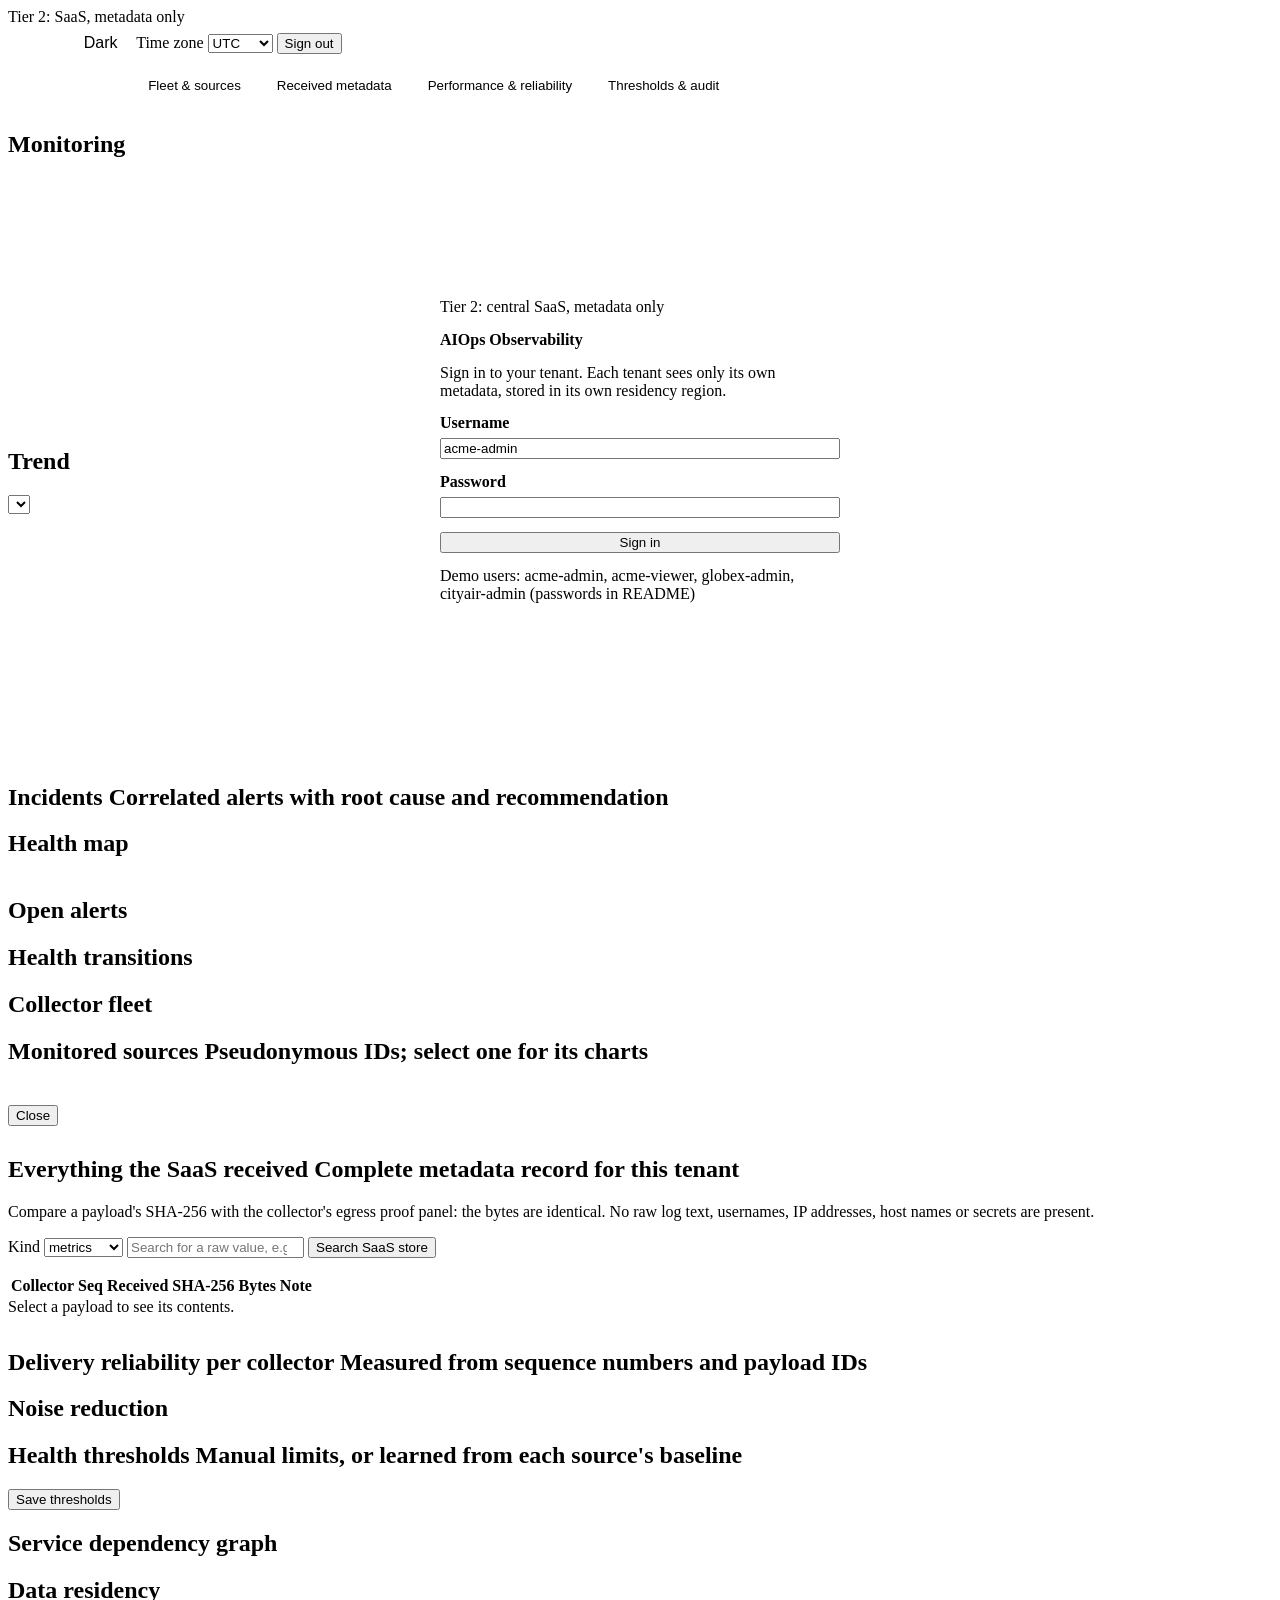
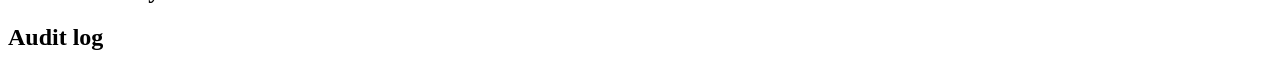
==== commit 3c534db9: "Add Light/Dark mode switcher, remove Connected from column, and add ML docs" ====
--- a/saas/static/index.html
+++ b/saas/static/index.html
@@ -31,8 +31,8 @@
     <div class="hmeta" id="hmeta"></div>
     <div class="spacer"></div>
     <div class="switcher" role="group" aria-label="Colour theme">
-      <button id="th-humming" class="active" data-call="setTheme" data-arg="humming" aria-pressed="true">Emerald</button>
-      <button id="th-medcity" data-call="setTheme" data-arg="medcity" aria-pressed="false">Teal</button>
+      <button id="th-light" class="active" data-call="setTheme" data-arg="light" aria-pressed="true">Light</button>
+      <button id="th-dark" data-call="setTheme" data-arg="dark" aria-pressed="false">Dark</button>
     </div>
     <label class="hctl">Time zone
       <select id="tzmode">
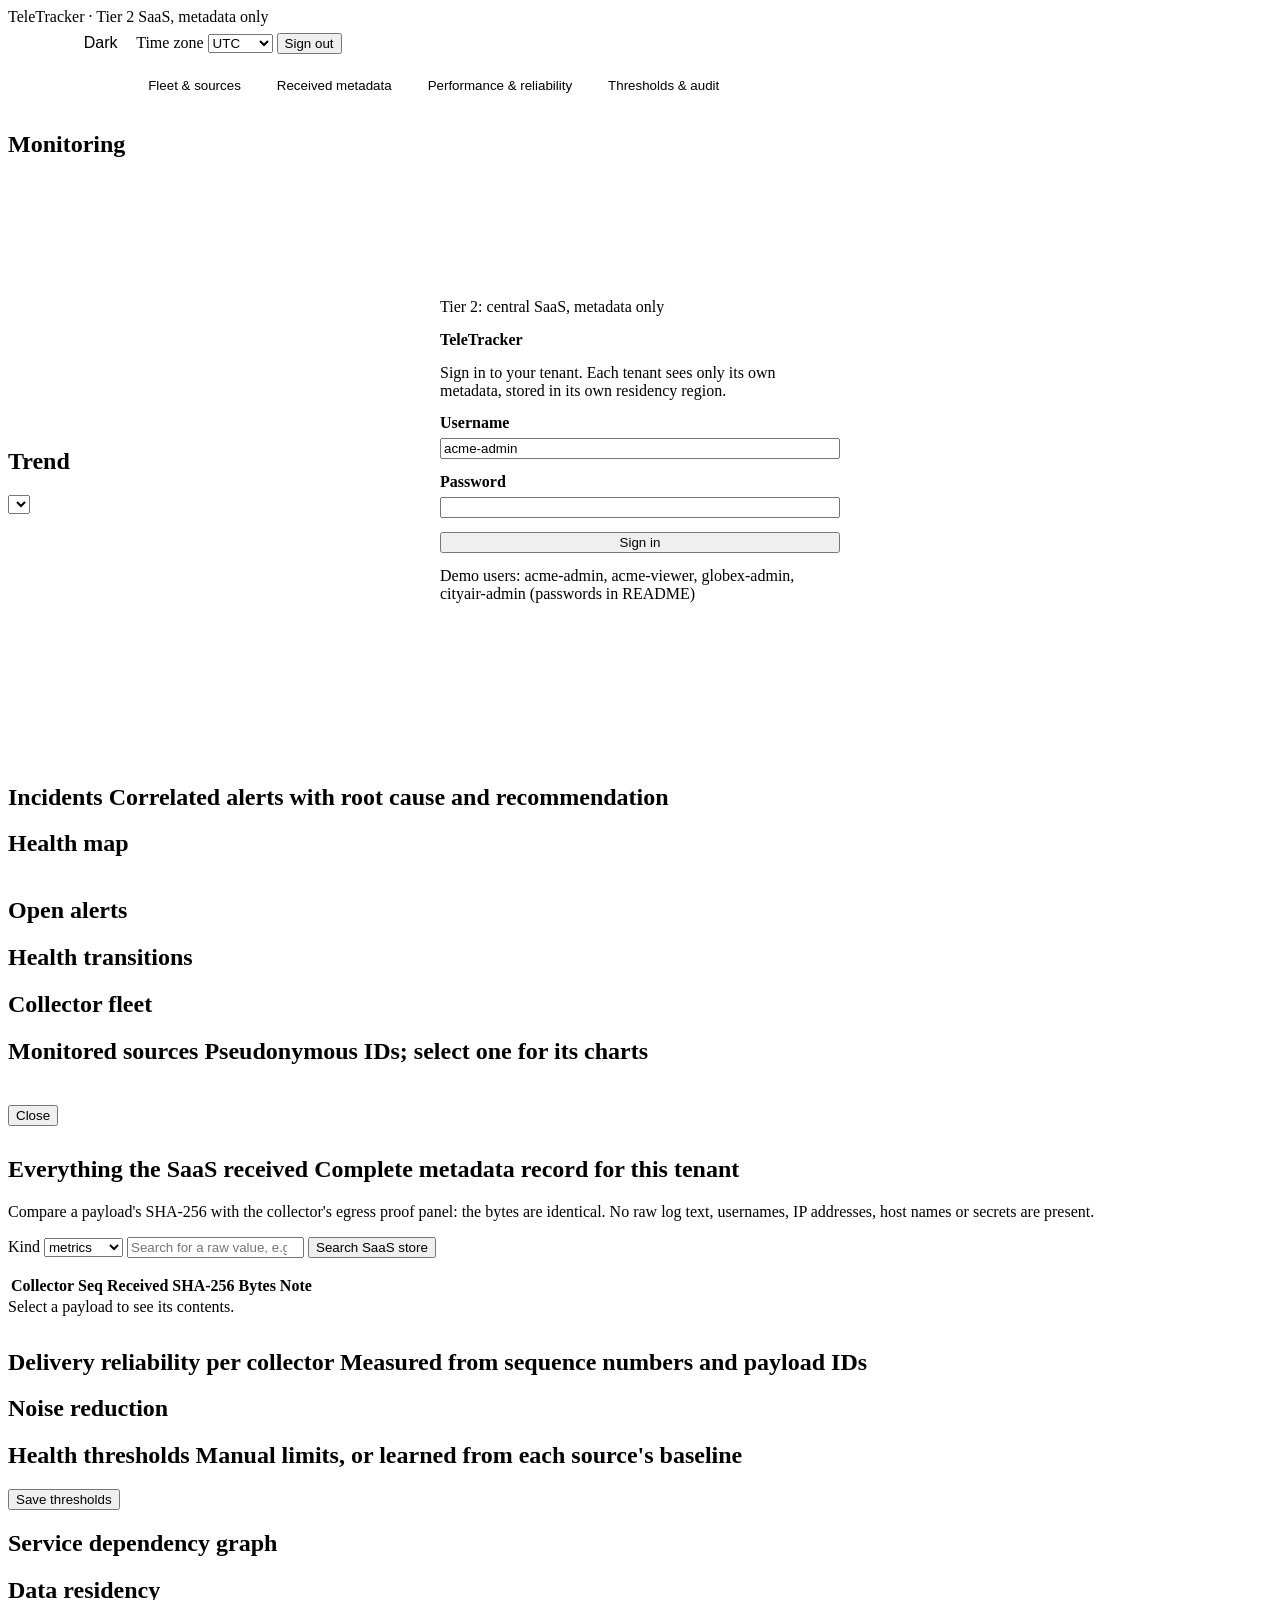
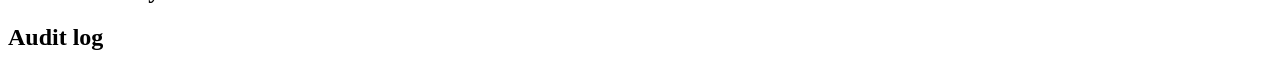
==== commit 680ab54c: "Rename project to TeleTracker" ====
--- a/saas/static/index.html
+++ b/saas/static/index.html
@@ -3,7 +3,7 @@
 <head>
 <meta charset="utf-8">
 <meta name="viewport" content="width=device-width, initial-scale=1">
-<title>AIOps Observability</title>
+<title>TeleTracker</title>
 <link rel="stylesheet" href="/base.css">
 <link rel="stylesheet" href="style.css">
 </head>
@@ -11,7 +11,7 @@
 <div id="login" class="login hidden">
   <form id="loginform">
     <p class="small mut">Tier 2: central SaaS, metadata only</p>
-    <h1>AIOps Observability</h1>
+    <h1>TeleTracker</h1>
     <p class="mut">Sign in to your tenant. Each tenant sees only its own metadata, stored in its own residency region.</p>
     <label>Username<input id="lu" autocomplete="username" value="acme-admin"></label>
     <label>Password<input id="lp" type="password" autocomplete="current-password"></label>
@@ -24,7 +24,7 @@
 <div id="app" class="hidden">
   <header>
     <div class="brand">
-      <span class="brand-sub">Tier 2: SaaS, metadata only</span>
+      <span class="brand-sub">TeleTracker · Tier 2 SaaS, metadata only</span>
       <span id="tname" class="brand-name"></span>
     </div>
     <span id="tstate" class="pill"></span>
